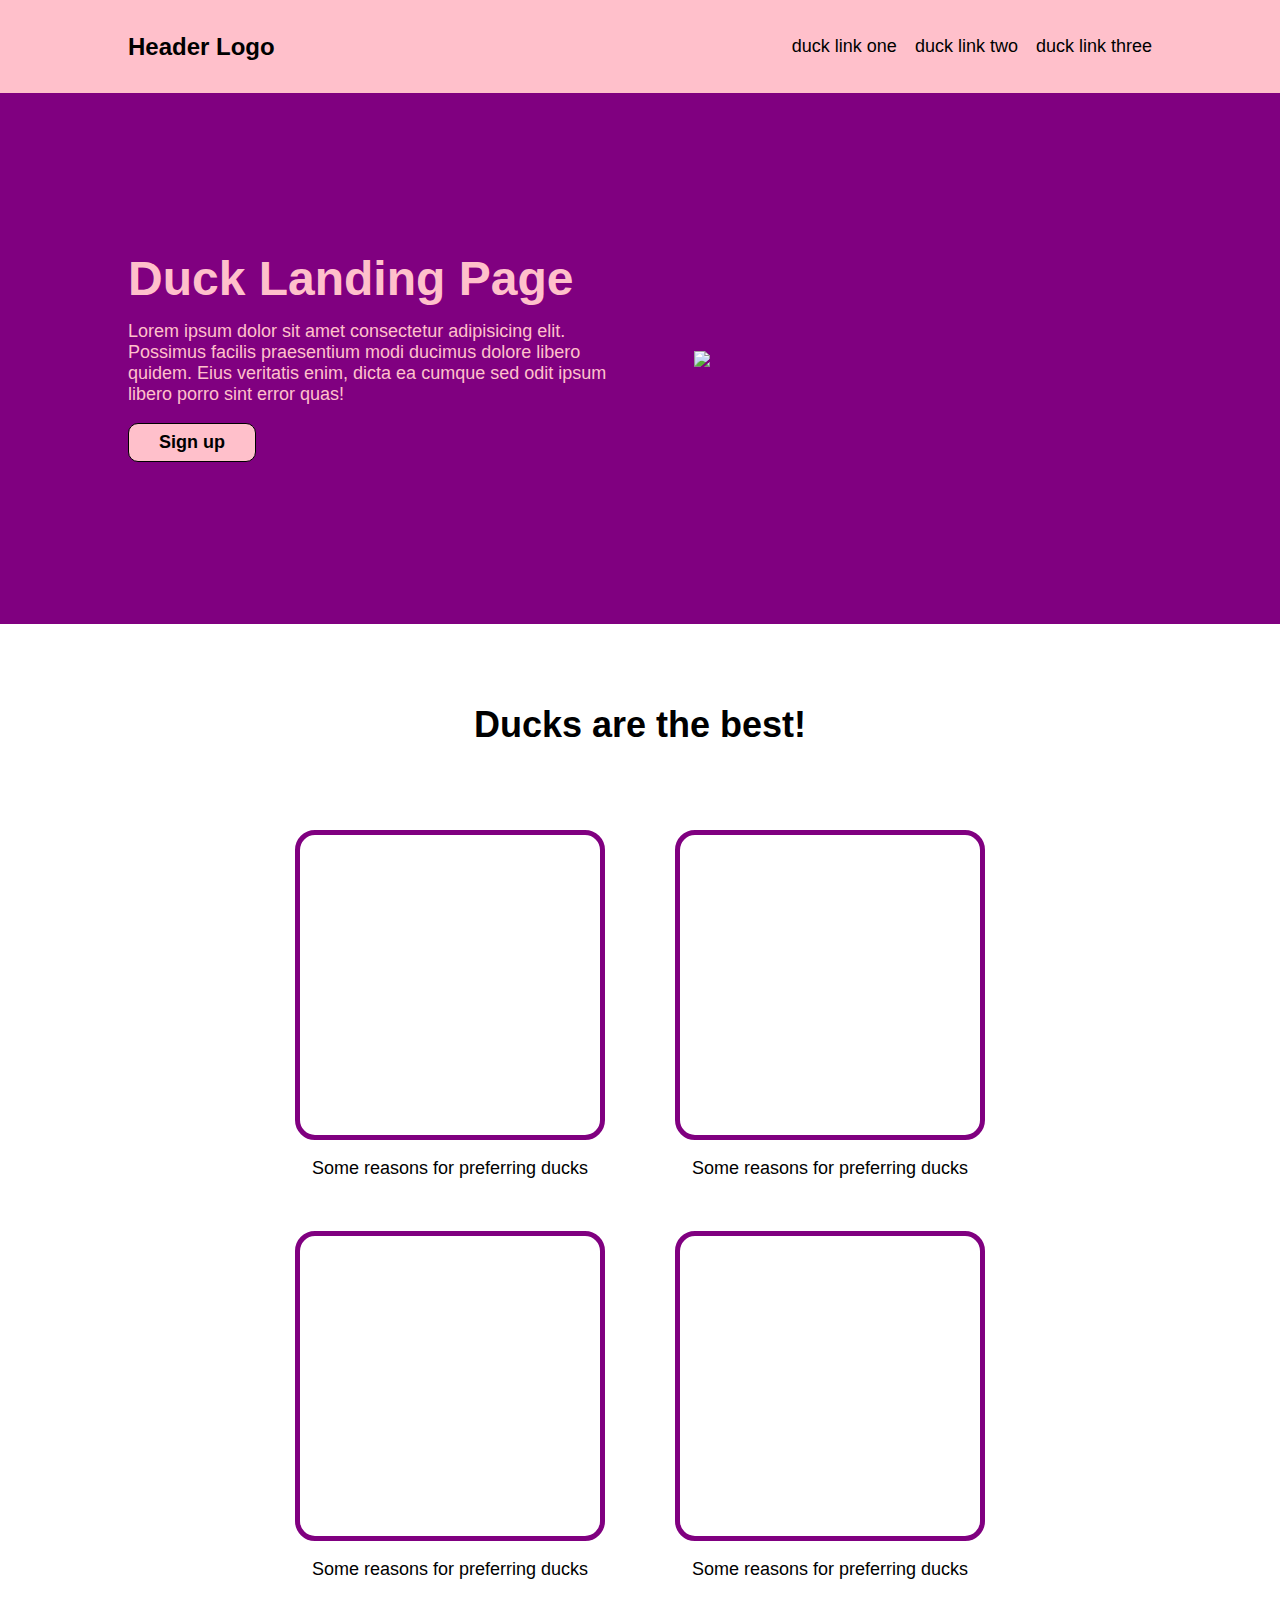
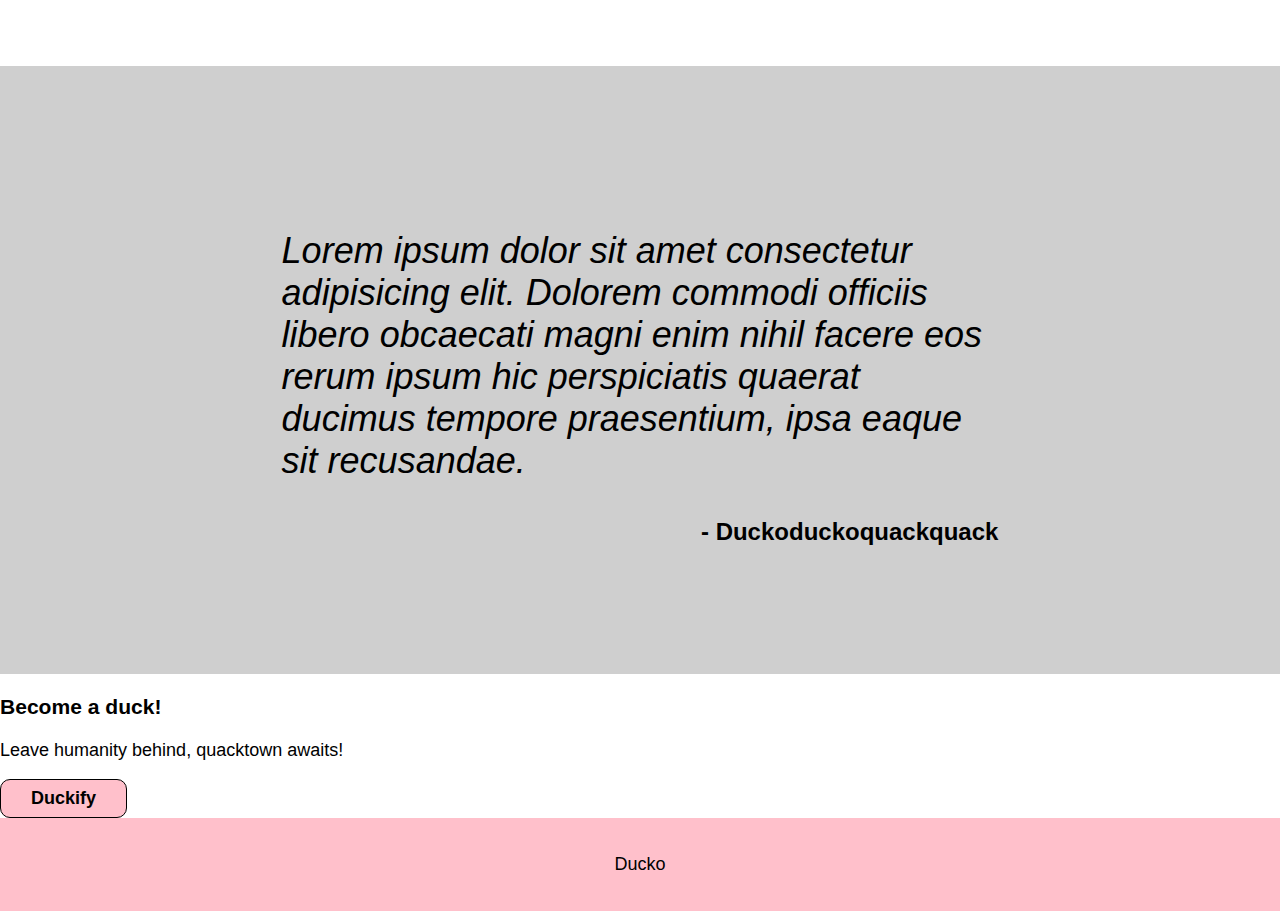
==== index.html @ 67d106f8 "Style and size section 3" ====
<!DOCTYPE html>
<html lang="en">
    <head>
        <meta charset="UTF-8">
        <title>Duck Landing Page</title>
        <link rel="stylesheet" href="./styles.css">
    </head>
    <body>
        <div class="header">
            <div class="header-main-link">Header Logo</div>
            <ul>
                <li><a href="https://en.wikipedia.org/wiki/Duck" target="_blank">duck link one</a></li>
                <li><a href="https://en.wikipedia.org/wiki/Duck" target="_blank">duck link two</a></li>
                <li><a href="https://en.wikipedia.org/wiki/Duck" target="_blank">duck link three</a></li>
            </ul>
        </div>
        <div class="section-1">
            <div>
                <div class="title-text-and-button">
                    <h1>Duck Landing Page</h1>
                    <p>Lorem ipsum dolor sit amet consectetur adipisicing elit. Possimus facilis praesentium modi ducimus dolore libero quidem. Eius veritatis enim, dicta ea cumque sed odit ipsum libero porro sint error quas!</p>
                    <button>Sign up</button>
                </div>
                <div class="main-image"><img src="./images/duck.jpg"></div>
            </div>
        </div>
        <div class="section-2">
            <h2>Ducks are the best!</h2>
            <ul>
                <li>
                    <div class="box"></div>
                    <p> Some reasons for preferring ducks </p>
                </li>
                <li>
                    <div class="box"></div>
                    <p> Some reasons for preferring ducks </p>
                </li>
                <li>
                    <div class="box"></div>
                    <p> Some reasons for preferring ducks </p>
                </li>
                <li>
                    <div class="box"></div>
                    <p> Some reasons for preferring ducks </p>
                </li>
            </ul>
        </div>
        <div class="section-3">
            <div>
                <p>Lorem ipsum dolor sit amet consectetur adipisicing elit. Dolorem commodi officiis libero obcaecati magni enim nihil facere eos rerum ipsum hic perspiciatis quaerat ducimus tempore praesentium, ipsa eaque sit recusandae.</p>
                <b>- Duckoduckoquackquack</b>
            </div>
        </div>
        <div class="section-4">
            <div class="bottom-rectangle">
                <div class="left-text">
                    <h3>Become a duck!</h3>
                    <p>Leave humanity behind, quacktown awaits!</p>
                </div>
                <button>Duckify</button>
            </div>
        </div>
        <div class="footer">
            <a href="https://en.wikipedia.org/wiki/Duck" target="_blank">Ducko</a>
        </div>
    </body>
</html>
---- styles.css ----
body{
    margin: 0px;
    font-family: sans-serif;
    font-size: 18px;
}

/* -------------------------------------*/

.header,
.footer{
    display: flex;
    background-color: pink;
    align-items: center;
    box-sizing: border-box;
}

/*--------------------------------------*/

.header{
    justify-content: space-between;
    padding: 1em 10%;
}

.header-main-link{
    font-size: 24px;
    font-weight: bolder;
}

.header ul{ /* list of links */
    list-style: none;
    display: flex;
    gap: 1em;
}

/* ------------------------------------*/

.section-1{
    display: flex;
    align-items: center;
    justify-content: center;
    padding: 8em 10%;
    background-color: purple;
    box-sizing: border-box;
}

.section-1 > div{
    max-width: 100%;
    color: pink;
    display: flex;
    gap: 3em;
}

.title-text-and-button{ /* wraps content on the left side of section 1 */
    display: flex;
    flex-direction: column;
    align-items: flex-start;
    justify-content: center;
    gap: 0em;
    margin: 1em 0em;
    max-width: 50%;
}

h1{
    font-size: 48px;
    font-weight: 800;
    margin: 0px;
    line-height: 1em;
}

button{
    font-size: 18px;
    font-weight: bold;
    background-color: pink;
    border: 1px solid black;
    padding: 8px 30px;
    border-radius: 10px;
    white-space: nowrap;
}

.main-image{ /* just a wrapper for the main img to behave well as a flex-item*/
    display: flex;
    align-items: center;
    max-width: 50%;
}

.main-image img{
    width: 100%;
    height: auto;
}

/* ----------------------------------------*/

.section-2{
    display: flex;
    padding: 50px 10%;
    flex-direction: column;
    align-items: center;
    gap: 4em;
    box-sizing: border-box;
}

.section-2 h2{
    font-size: 36px;
    font-weight: 800;
}

.section-2 ul{ /* list of box containers */
    display: flex;
    justify-content: center;
    flex-wrap: wrap;
    gap: 70px;
    list-style: none;
    padding-left: 0px;
    align-content: center;
}

.section-2 ul li{ /* containers for boxes and text */
    display: flex;
    flex-direction: column;
    align-items: center;
    margin-top: -2em;
}

.box{
    width: 300px;
    height: 300px;
    border: 5px solid purple;
    border-radius: 20px;

}

/* ------------------------------------*/

.section-3{
    background-color: rgb(207, 207, 207);
    display: flex;
    align-items: center;
    justify-content: center;
    box-sizing: border-box;
    padding: 10%;
}

.section-3 > div{
    display:flex;
    flex-direction: column;
    align-items: center;
    justify-content: center;
    max-width: 70%;
}

.section-3 p {
    font-size: 36px;
    font-style: italic;
    font-weight: lighter;
}

.section-3 > div > b{
    align-self: flex-end;
    font-size: 24px;
}

/* ------------------------------------*/


.footer{
    justify-content: center;
    padding: 2em;
}

a {
    text-decoration: none;
    color: black;
}
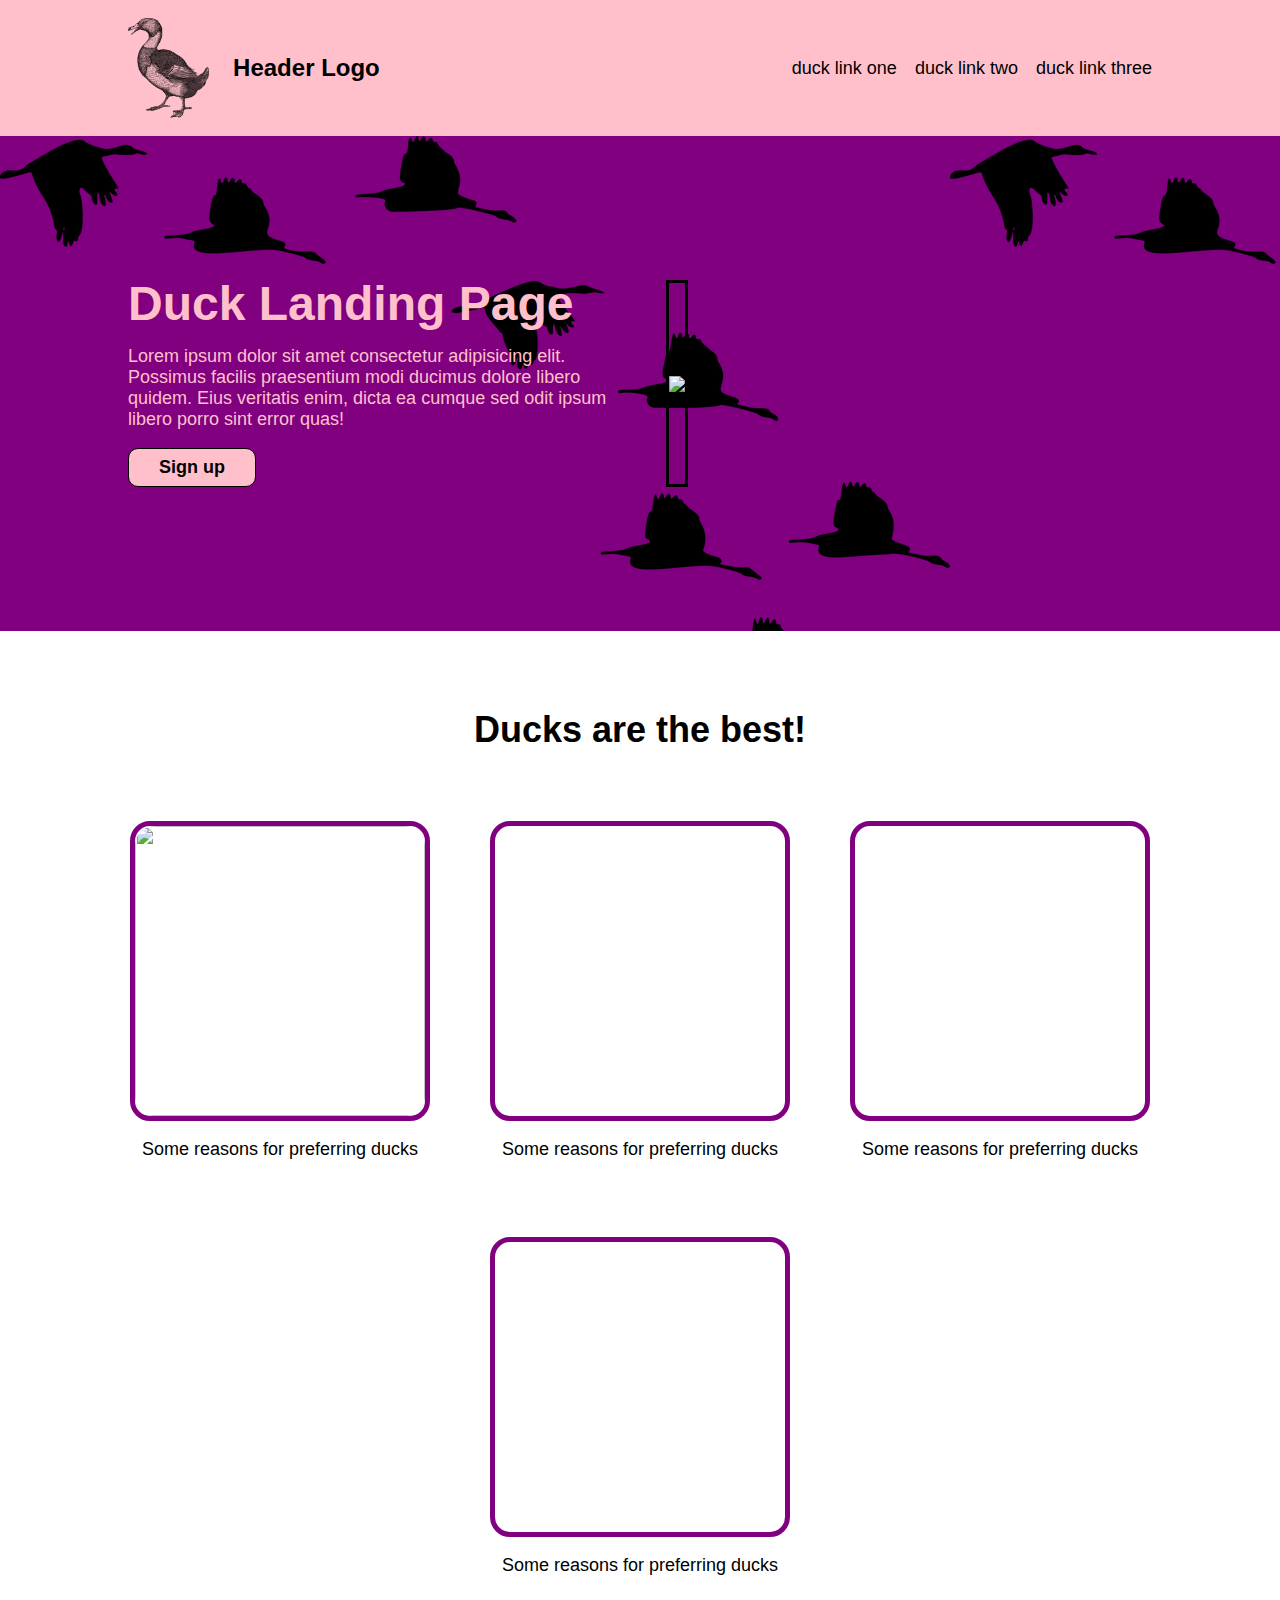
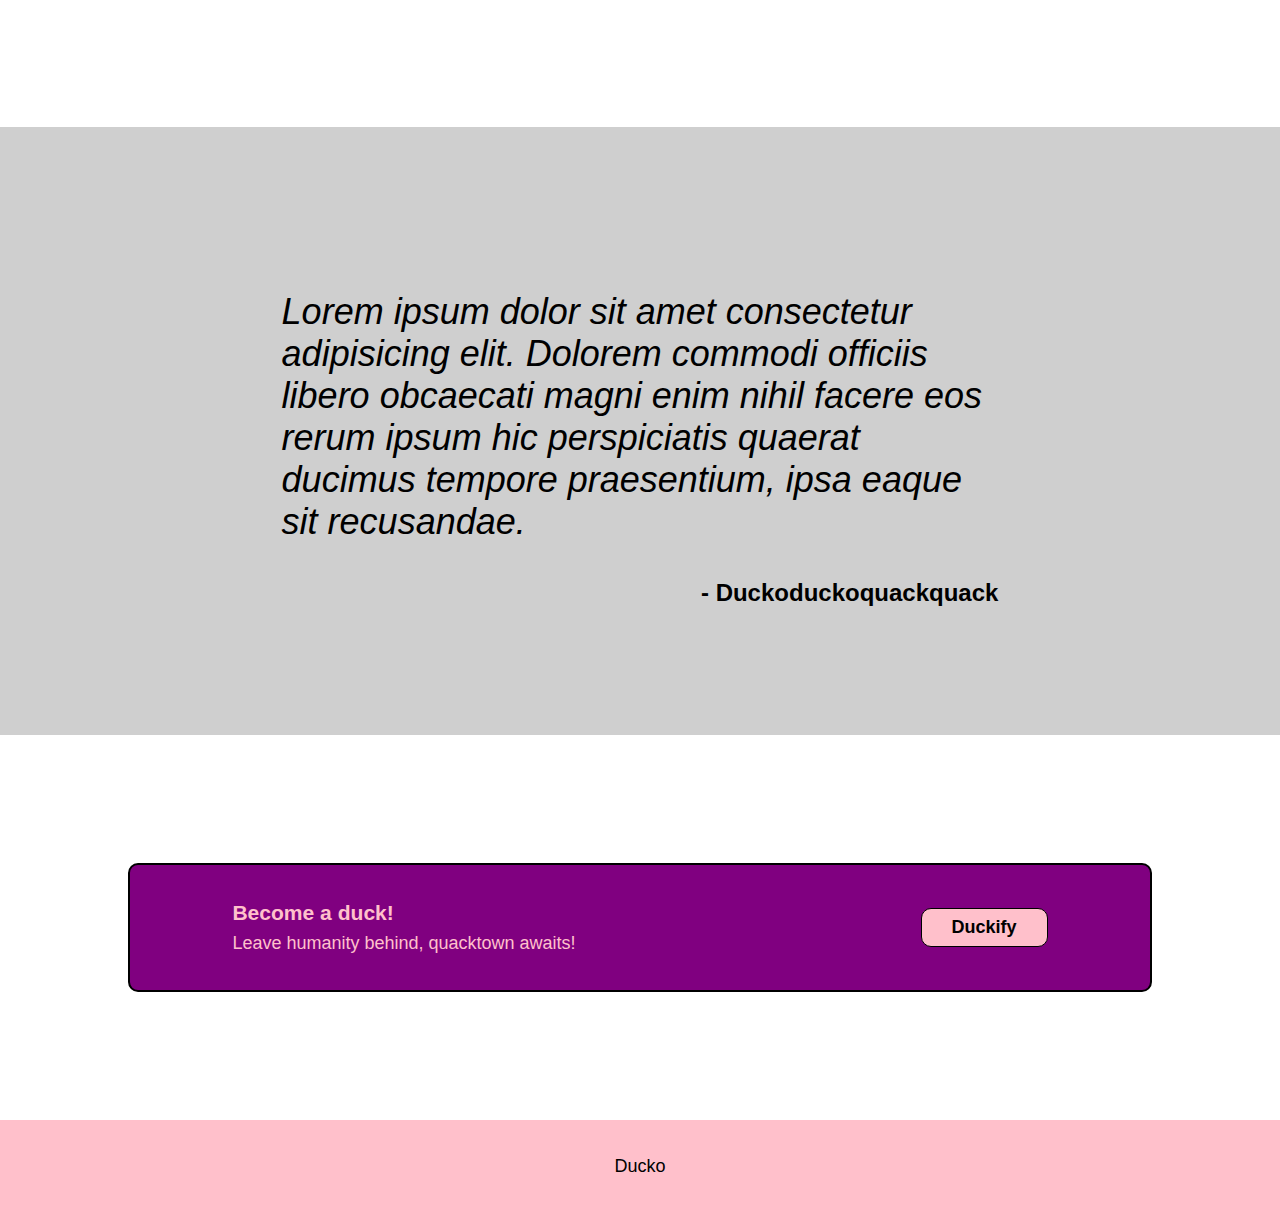
==== commit a4351dc6: "Add background images and an icon" ====
--- a/index.html
+++ b/index.html
@@ -7,7 +7,10 @@
     </head>
     <body>
         <div class="header">
-            <div class="header-main-link">Header Logo</div>
+            <div class="header-main-link">
+                <img src="./images/bnw-duck.png">
+                <p>Header Logo</p>
+            </div>
             <ul>
                 <li><a href="https://en.wikipedia.org/wiki/Duck" target="_blank">duck link one</a></li>
                 <li><a href="https://en.wikipedia.org/wiki/Duck" target="_blank">duck link two</a></li>
@@ -28,7 +31,7 @@
             <h2>Ducks are the best!</h2>
             <ul>
                 <li>
-                    <div class="box"></div>
+                    <div class="box"><img src="./images/flying-duck.jpg"></div>
                     <p> Some reasons for preferring ducks </p>
                 </li>
                 <li>
--- a/styles.css
+++ b/styles.css
@@ -1,3 +1,8 @@
+*{
+    box-sizing: border-box;
+}
+
+
 body{
     margin: 0px;
     font-family: sans-serif;
@@ -11,7 +16,6 @@
     display: flex;
     background-color: pink;
     align-items: center;
-    box-sizing: border-box;
 }
 
 /*--------------------------------------*/
@@ -22,8 +26,15 @@
 }
 
 .header-main-link{
+    display: flex;
+    gap: 1em;
     font-size: 24px;
     font-weight: bolder;
+    align-items: center;
+}
+
+.header-main-link img{
+    height:100px;
 }
 
 .header ul{ /* list of links */
@@ -40,14 +51,14 @@
     justify-content: center;
     padding: 8em 10%;
     background-color: purple;
-    box-sizing: border-box;
+    background-image: url("./images/duck-flock.png");
 }
 
 .section-1 > div{
     max-width: 100%;
     color: pink;
     display: flex;
-    gap: 3em;
+    gap: 5%;
 }
 
 .title-text-and-button{ /* wraps content on the left side of section 1 */
@@ -56,8 +67,8 @@
     align-items: flex-start;
     justify-content: center;
     gap: 0em;
-    margin: 1em 0em;
-    max-width: 50%;
+    margin: 0em;
+    max-width: 47.5%;
 }
 
 h1{
@@ -80,7 +91,8 @@
 .main-image{ /* just a wrapper for the main img to behave well as a flex-item*/
     display: flex;
     align-items: center;
-    max-width: 50%;
+    max-width: 47.5%;
+    border: 3px solid black;
 }
 
 .main-image img{
@@ -92,33 +104,37 @@
 
 .section-2{
     display: flex;
-    padding: 50px 10%;
-    flex-direction: column;
-    align-items: center;
-    gap: 4em;
-    box-sizing: border-box;
+    padding: 70px 10%;
+    flex-direction: column;
+    align-items: center;
+    gap: 70px;
 }
 
 .section-2 h2{
+    display: flex;
+    align-items: flex-end;
     font-size: 36px;
     font-weight: 800;
+    margin: 0px;
+    height:50px;
 }
 
 .section-2 ul{ /* list of box containers */
+    margin: 0px;
+    margin-bottom:64px;
     display: flex;
     justify-content: center;
     flex-wrap: wrap;
-    gap: 70px;
+    align-content: center;
+    gap: 60px;
     list-style: none;
     padding-left: 0px;
-    align-content: center;
 }
 
 .section-2 ul li{ /* containers for boxes and text */
     display: flex;
     flex-direction: column;
     align-items: center;
-    margin-top: -2em;
 }
 
 .box{
@@ -126,9 +142,19 @@
     height: 300px;
     border: 5px solid purple;
     border-radius: 20px;
-
-}
-
+}
+
+.box img{
+    border-radius: 20px;
+    width: 100%;
+    height: 100%;
+    object-fit: cover;
+}
+
+.section-2 p{
+    box-sizing: border-box;
+    height: 20px;
+}
 /* ------------------------------------*/
 
 .section-3{
@@ -136,7 +162,6 @@
     display: flex;
     align-items: center;
     justify-content: center;
-    box-sizing: border-box;
     padding: 10%;
 }
 
@@ -161,10 +186,44 @@
 
 /* ------------------------------------*/
 
-
+.section-4{
+    display: flex;
+    justify-content: center;
+    align-items: center;
+    padding:10%;
+}
+
+.bottom-rectangle{
+    color: pink;
+    display: flex;
+    justify-content: space-between;
+    align-items: center;
+    background-color: purple;
+    width: 100%;
+    padding: 2em 10%;
+    border: 2px solid black;
+    border-radius: 10px;
+}
+
+.left-text{
+    display: flex;
+    flex-direction: column;
+    justify-content: center;
+    align-items: flex-start;
+    gap: 8px;
+}
+.bottom-rectangle h3{
+    margin: 0px;
+}
+
+.bottom-rectangle p{
+    margin: 0px;
+}
+
+/* ------------------------------------*/
 .footer{
     justify-content: center;
-    padding: 2em;
+    padding: 2em 10%;
 }
 
 a {
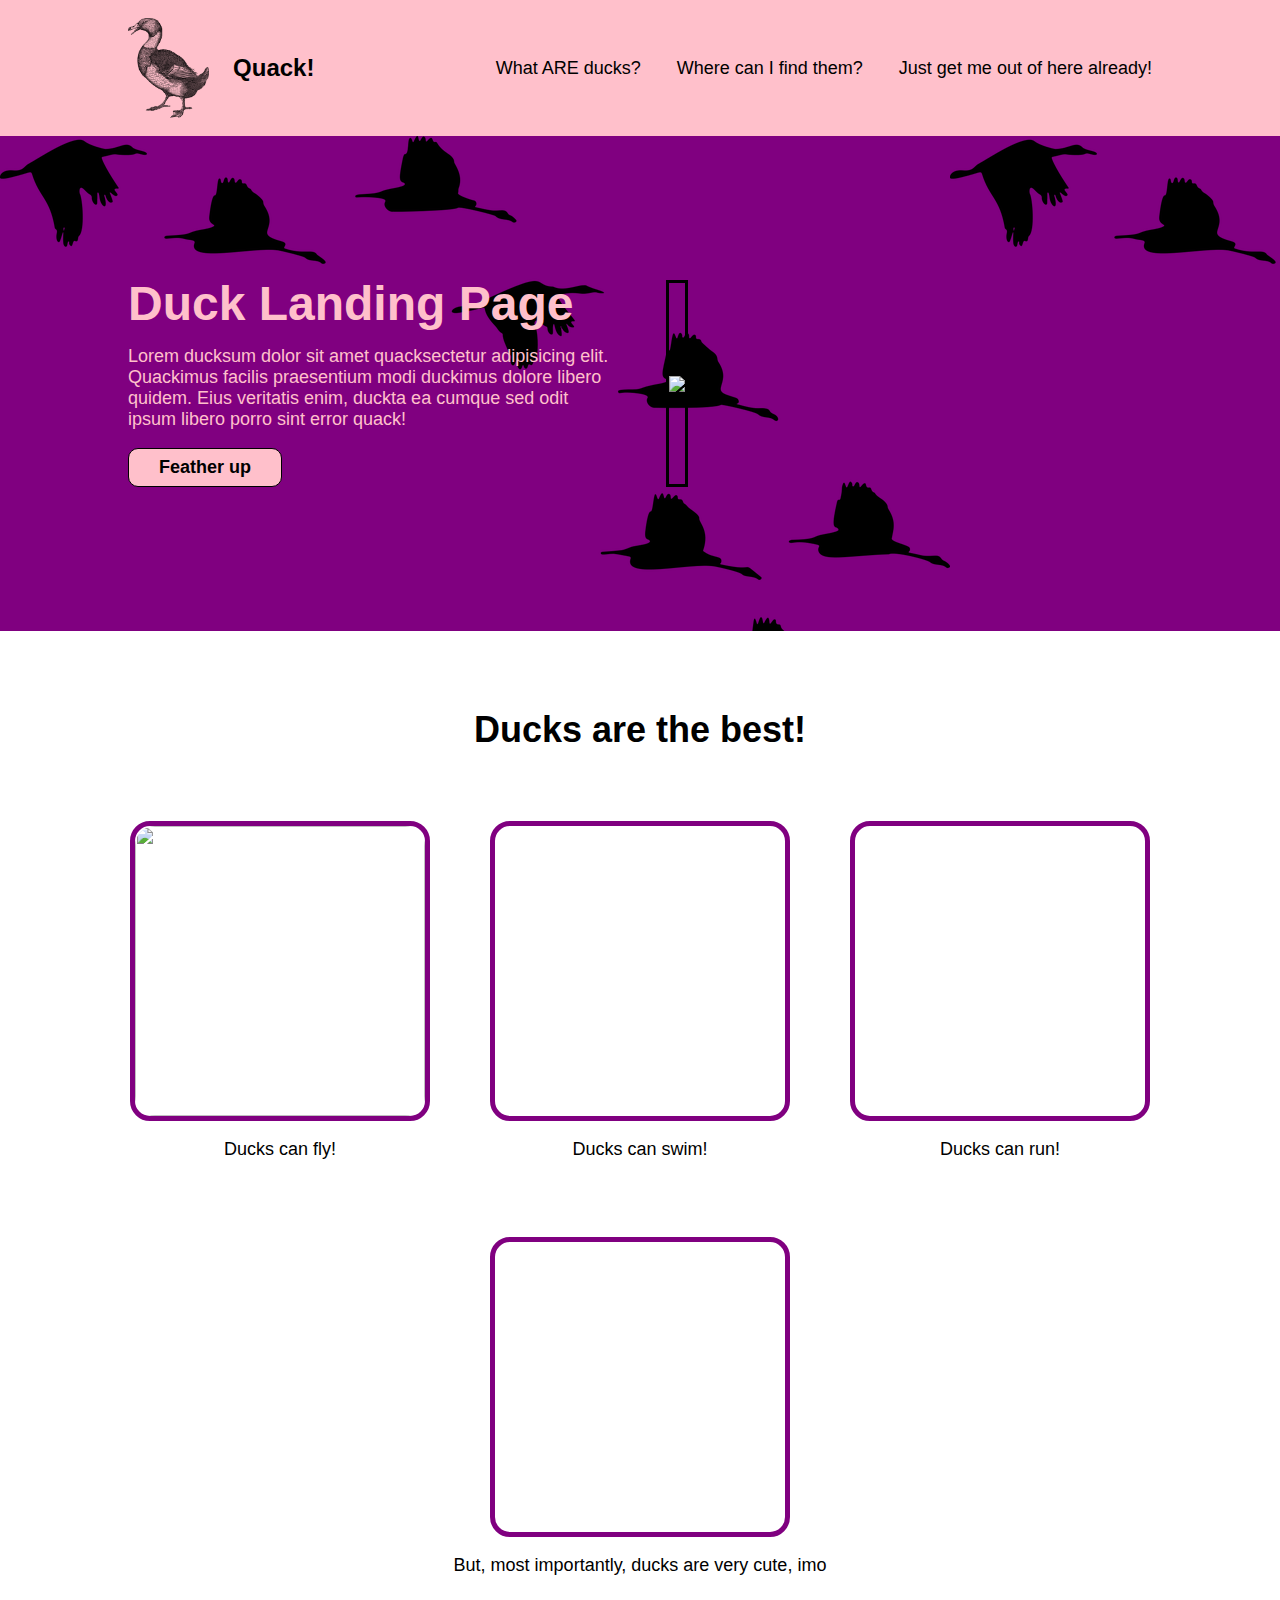
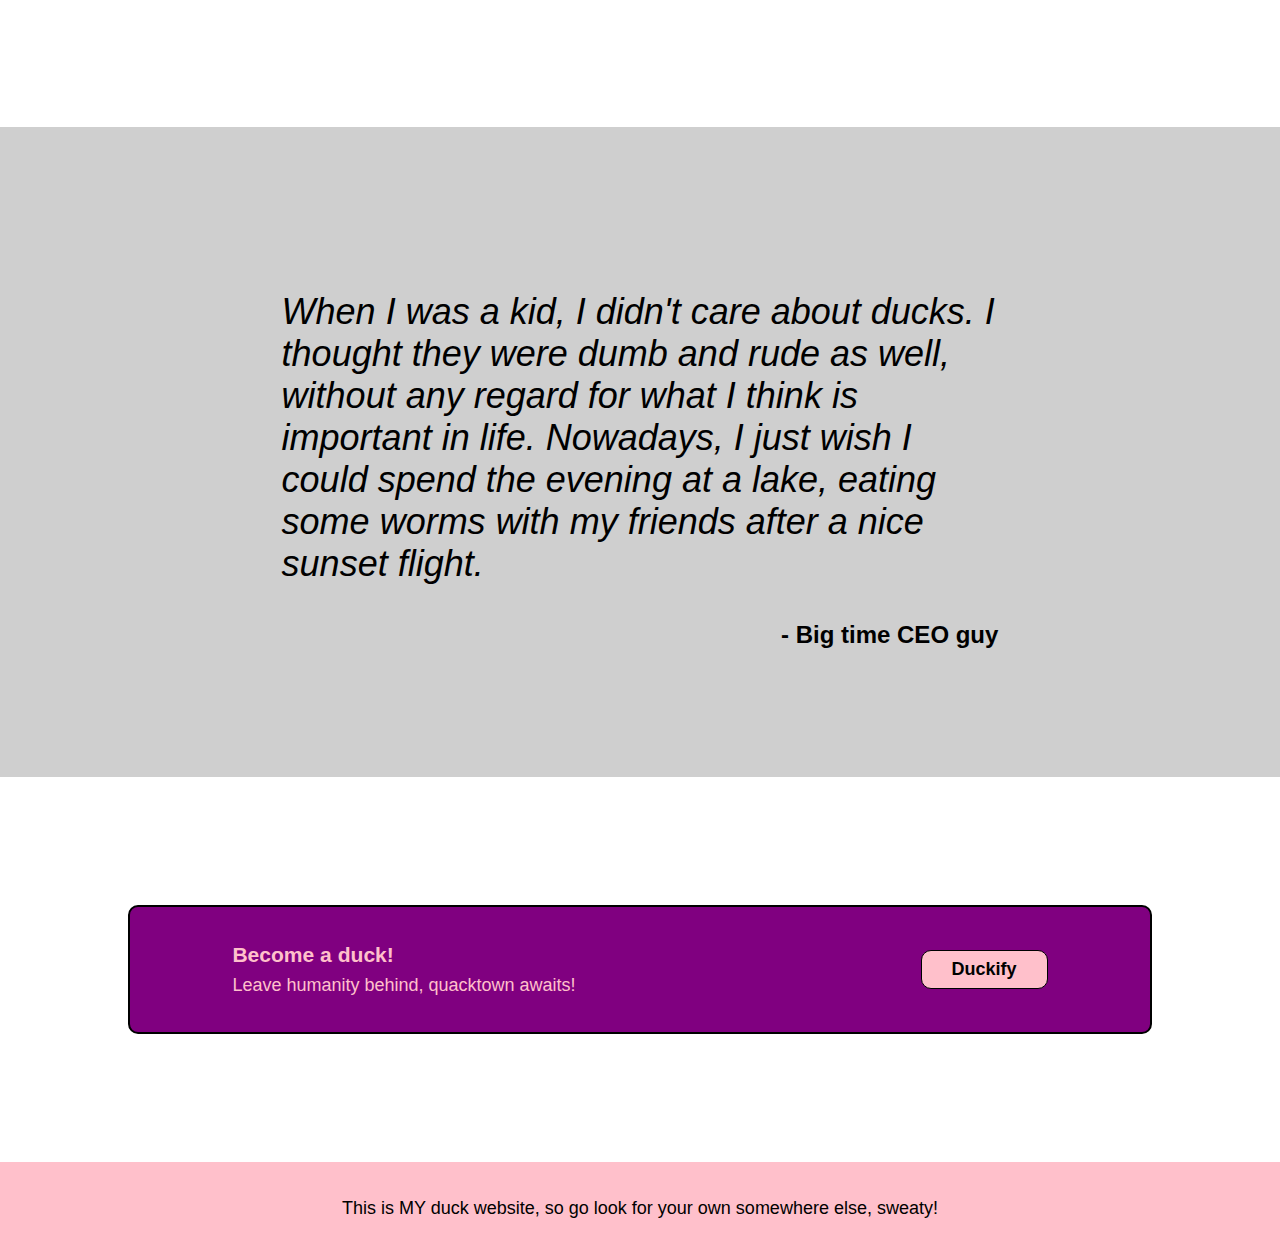
==== commit 28c76d5a: "Substitute some placeholder text" ====
--- a/index.html
+++ b/index.html
@@ -7,22 +7,22 @@
     </head>
     <body>
         <div class="header">
-            <div class="header-main-link">
+            <a href="https://en.wikipedia.org/wiki/Duck" target="_blank" class="header-main-link">
                 <img src="./images/bnw-duck.png">
-                <p>Header Logo</p>
-            </div>
+                <p>Quack!</p>
+            </a>
             <ul>
-                <li><a href="https://en.wikipedia.org/wiki/Duck" target="_blank">duck link one</a></li>
-                <li><a href="https://en.wikipedia.org/wiki/Duck" target="_blank">duck link two</a></li>
-                <li><a href="https://en.wikipedia.org/wiki/Duck" target="_blank">duck link three</a></li>
+                <li><a href="https://en.wikipedia.org/wiki/Duck_(disambiguation)" target="_blank">What ARE ducks?</a></li>
+                <li><a href="https://en.wikipedia.org/wiki/Duck" target="_blank">Where can I find them?</a></li>
+                <li><a href="https://en.wikipedia.org/wiki/Duck" target="_blank">Just get me out of here already!</a></li>
             </ul>
         </div>
         <div class="section-1">
             <div>
                 <div class="title-text-and-button">
                     <h1>Duck Landing Page</h1>
-                    <p>Lorem ipsum dolor sit amet consectetur adipisicing elit. Possimus facilis praesentium modi ducimus dolore libero quidem. Eius veritatis enim, dicta ea cumque sed odit ipsum libero porro sint error quas!</p>
-                    <button>Sign up</button>
+                    <p>Lorem ducksum dolor sit amet quacksectetur adipisicing elit. Quackimus facilis praesentium modi duckimus dolore libero quidem. Eius veritatis enim, duckta ea cumque sed odit ipsum libero porro sint error quack!</p>
+                    <button>Feather up</button>
                 </div>
                 <div class="main-image"><img src="./images/duck.jpg"></div>
             </div>
@@ -32,26 +32,27 @@
             <ul>
                 <li>
                     <div class="box"><img src="./images/flying-duck.jpg"></div>
-                    <p> Some reasons for preferring ducks </p>
+                    <p> Ducks can fly! </p>
                 </li>
                 <li>
                     <div class="box"></div>
-                    <p> Some reasons for preferring ducks </p>
+                    <p> Ducks can swim! </p>
                 </li>
                 <li>
                     <div class="box"></div>
-                    <p> Some reasons for preferring ducks </p>
+                    <p> Ducks can run! </p>
                 </li>
                 <li>
                     <div class="box"></div>
-                    <p> Some reasons for preferring ducks </p>
+                    <p> But, most importantly, ducks are very cute, imo </p>
                 </li>
             </ul>
         </div>
         <div class="section-3">
             <div>
-                <p>Lorem ipsum dolor sit amet consectetur adipisicing elit. Dolorem commodi officiis libero obcaecati magni enim nihil facere eos rerum ipsum hic perspiciatis quaerat ducimus tempore praesentium, ipsa eaque sit recusandae.</p>
-                <b>- Duckoduckoquackquack</b>
+                <p>When I was a kid, I didn't care about ducks. I thought they were dumb and rude as well, without any regard for what I think is important in life.
+                    Nowadays, I just wish I could spend the evening at a lake, eating some worms with my friends after a nice sunset flight.</p>
+                <b>- Big time CEO guy</b>
             </div>
         </div>
         <div class="section-4">
@@ -64,7 +65,7 @@
             </div>
         </div>
         <div class="footer">
-            <a href="https://en.wikipedia.org/wiki/Duck" target="_blank">Ducko</a>
+            <a href="https://github.com/vhdpimentel" target="_blank">This is MY duck website, so go look for your own somewhere else, sweaty!</a>
         </div>
     </body>
 </html>--- a/styles.css
+++ b/styles.css
@@ -26,6 +26,7 @@
 }
 
 .header-main-link{
+    box-sizing: border-box;
     display: flex;
     gap: 1em;
     font-size: 24px;
@@ -40,7 +41,7 @@
 .header ul{ /* list of links */
     list-style: none;
     display: flex;
-    gap: 1em;
+    gap: 2em;
 }
 
 /* ------------------------------------*/
@@ -167,6 +168,7 @@
 
 .section-3 > div{
     display:flex;
+    gap: 0em;
     flex-direction: column;
     align-items: center;
     justify-content: center;
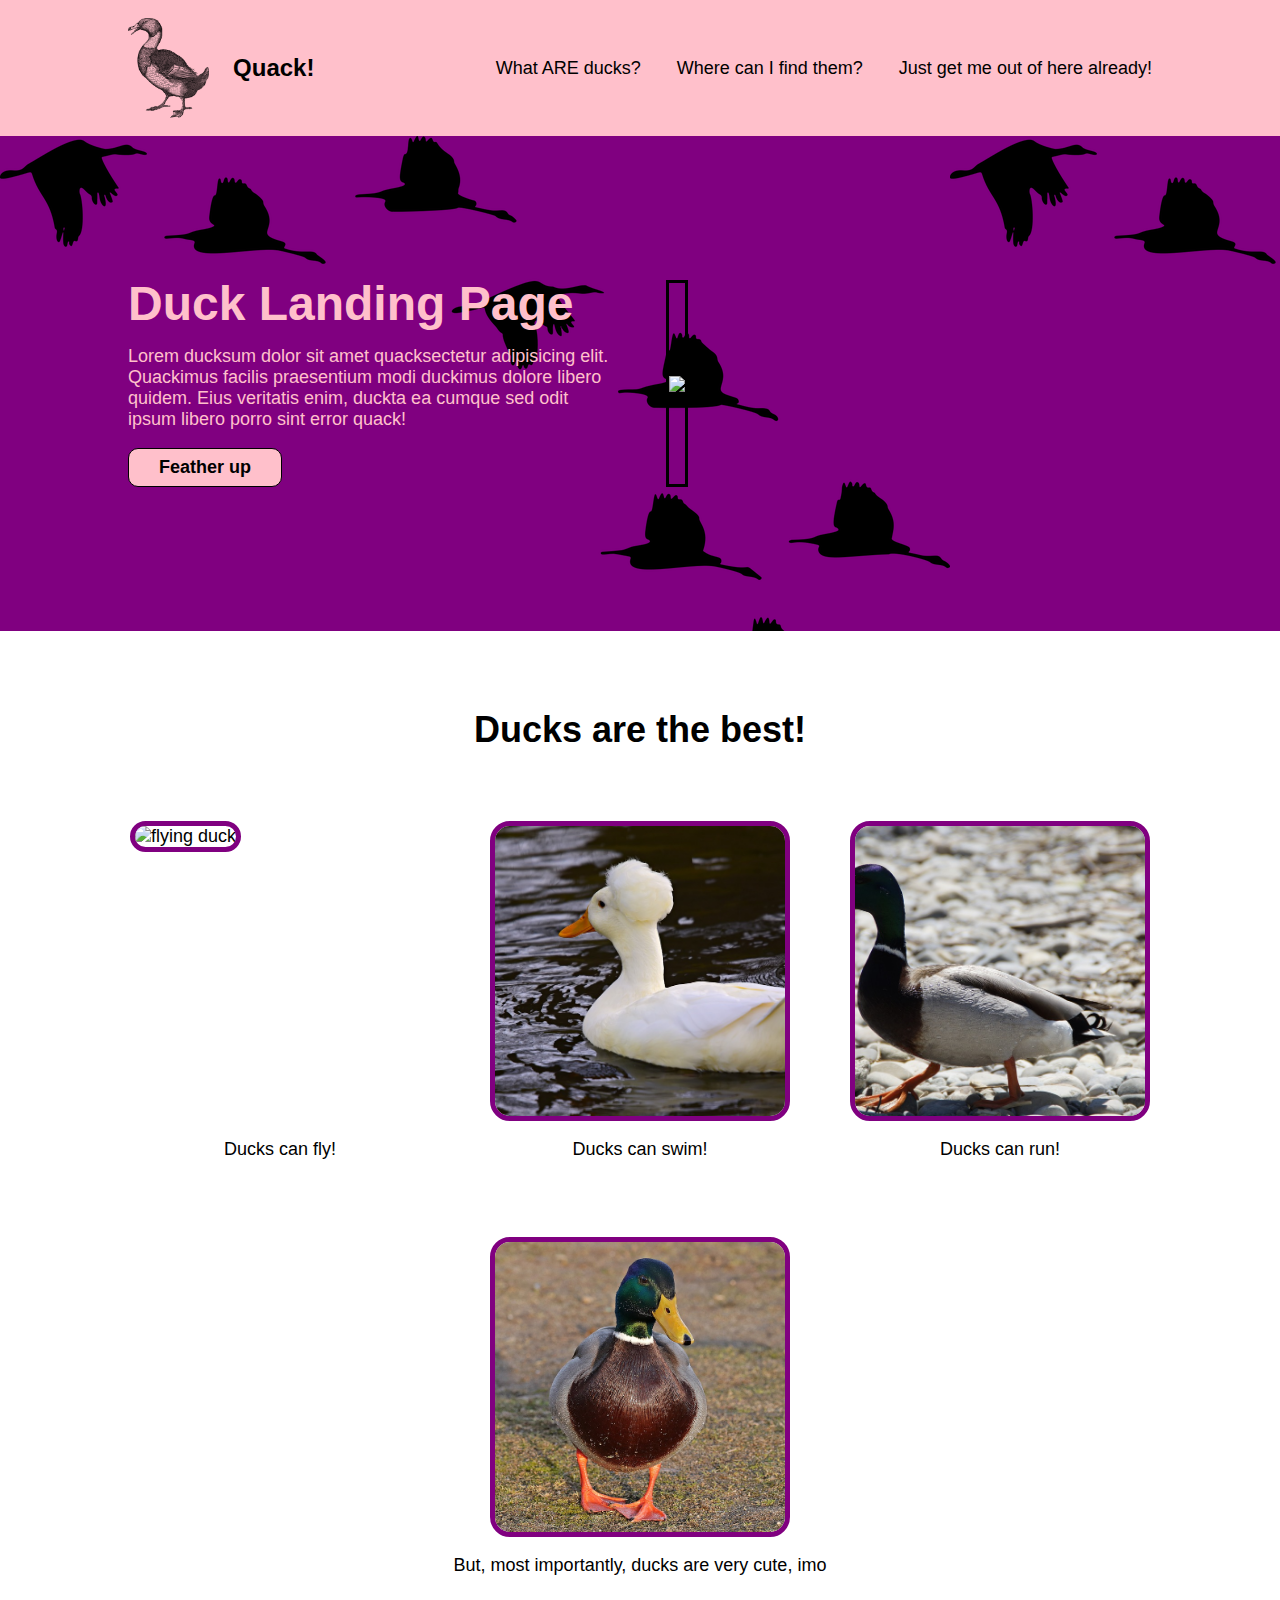
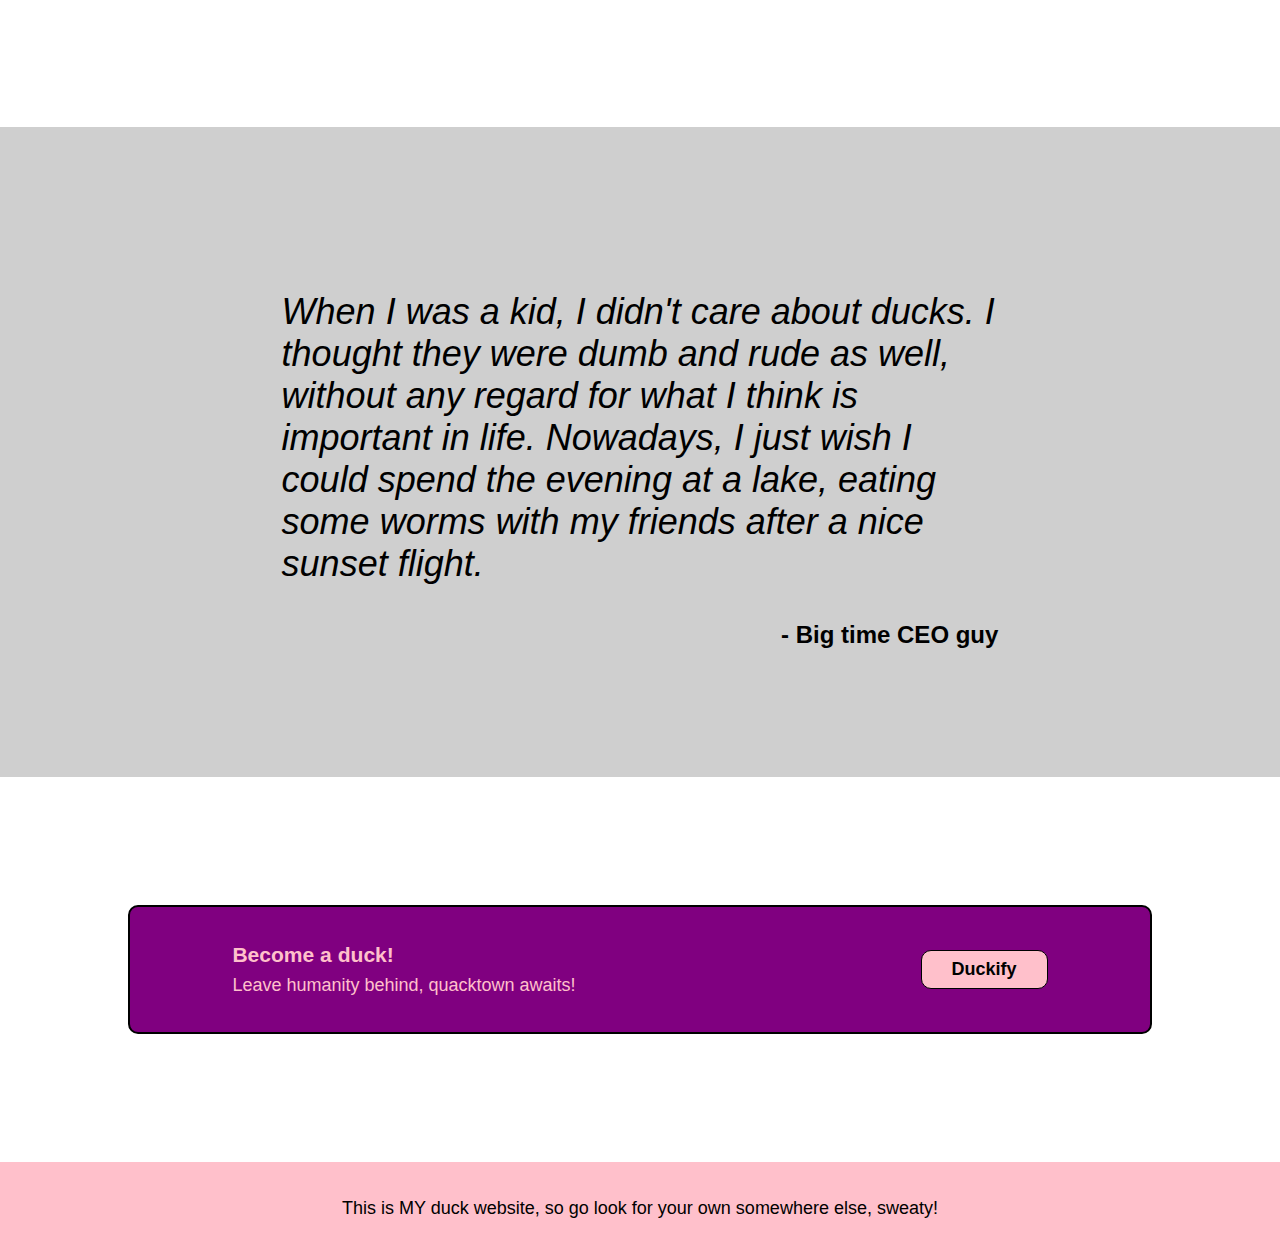
==== commit 25e2017d: "Add more images" ====
--- a/index.html
+++ b/index.html
@@ -12,9 +12,9 @@
                 <p>Quack!</p>
             </a>
             <ul>
-                <li><a href="https://en.wikipedia.org/wiki/Duck_(disambiguation)" target="_blank">What ARE ducks?</a></li>
-                <li><a href="https://en.wikipedia.org/wiki/Duck" target="_blank">Where can I find them?</a></li>
-                <li><a href="https://en.wikipedia.org/wiki/Duck" target="_blank">Just get me out of here already!</a></li>
+                <li><a href="https://en.wikipedia.org/wiki/Duck" target="_blank">What ARE ducks?</a></li>
+                <li><a href="https://en.wikipedia.org/wiki/Heaven" target="_blank">Where can I find them?</a></li>
+                <li><a href="https://www.youtube.com/watch?v=-Ksj7C0dW18" target="_blank">Just get me out of here already!</a></li>
             </ul>
         </div>
         <div class="section-1">
@@ -31,19 +31,19 @@
             <h2>Ducks are the best!</h2>
             <ul>
                 <li>
-                    <div class="box"><img src="./images/flying-duck.jpg"></div>
+                    <div class="box"><img src="./images/flying-duck.jpg" alt="flying duck"></div>
                     <p> Ducks can fly! </p>
                 </li>
                 <li>
-                    <div class="box"></div>
+                    <div class="box"><img src="./images/swimming-duck.jpg" alt="swimming crested duck"></div>
                     <p> Ducks can swim! </p>
                 </li>
                 <li>
-                    <div class="box"></div>
+                    <div class="box"><img src="./images/walking-duck.jpg" alt="walking duck"></div>
                     <p> Ducks can run! </p>
                 </li>
                 <li>
-                    <div class="box"></div>
+                    <div class="box"><img src="./images/duck-front.jpg" alt="duck"></div>
                     <p> But, most importantly, ducks are very cute, imo </p>
                 </li>
             </ul>
--- a/styles.css
+++ b/styles.css
@@ -141,8 +141,8 @@
 .box{
     width: 300px;
     height: 300px;
-    border: 5px solid purple;
-    border-radius: 20px;
+    /* border: 5px solid purple;
+    border-radius: 20px; */
 }
 
 .box img{
@@ -150,6 +150,8 @@
     width: 100%;
     height: 100%;
     object-fit: cover;
+    border: 5px solid purple;
+    border-radius: 20px;
 }
 
 .section-2 p{
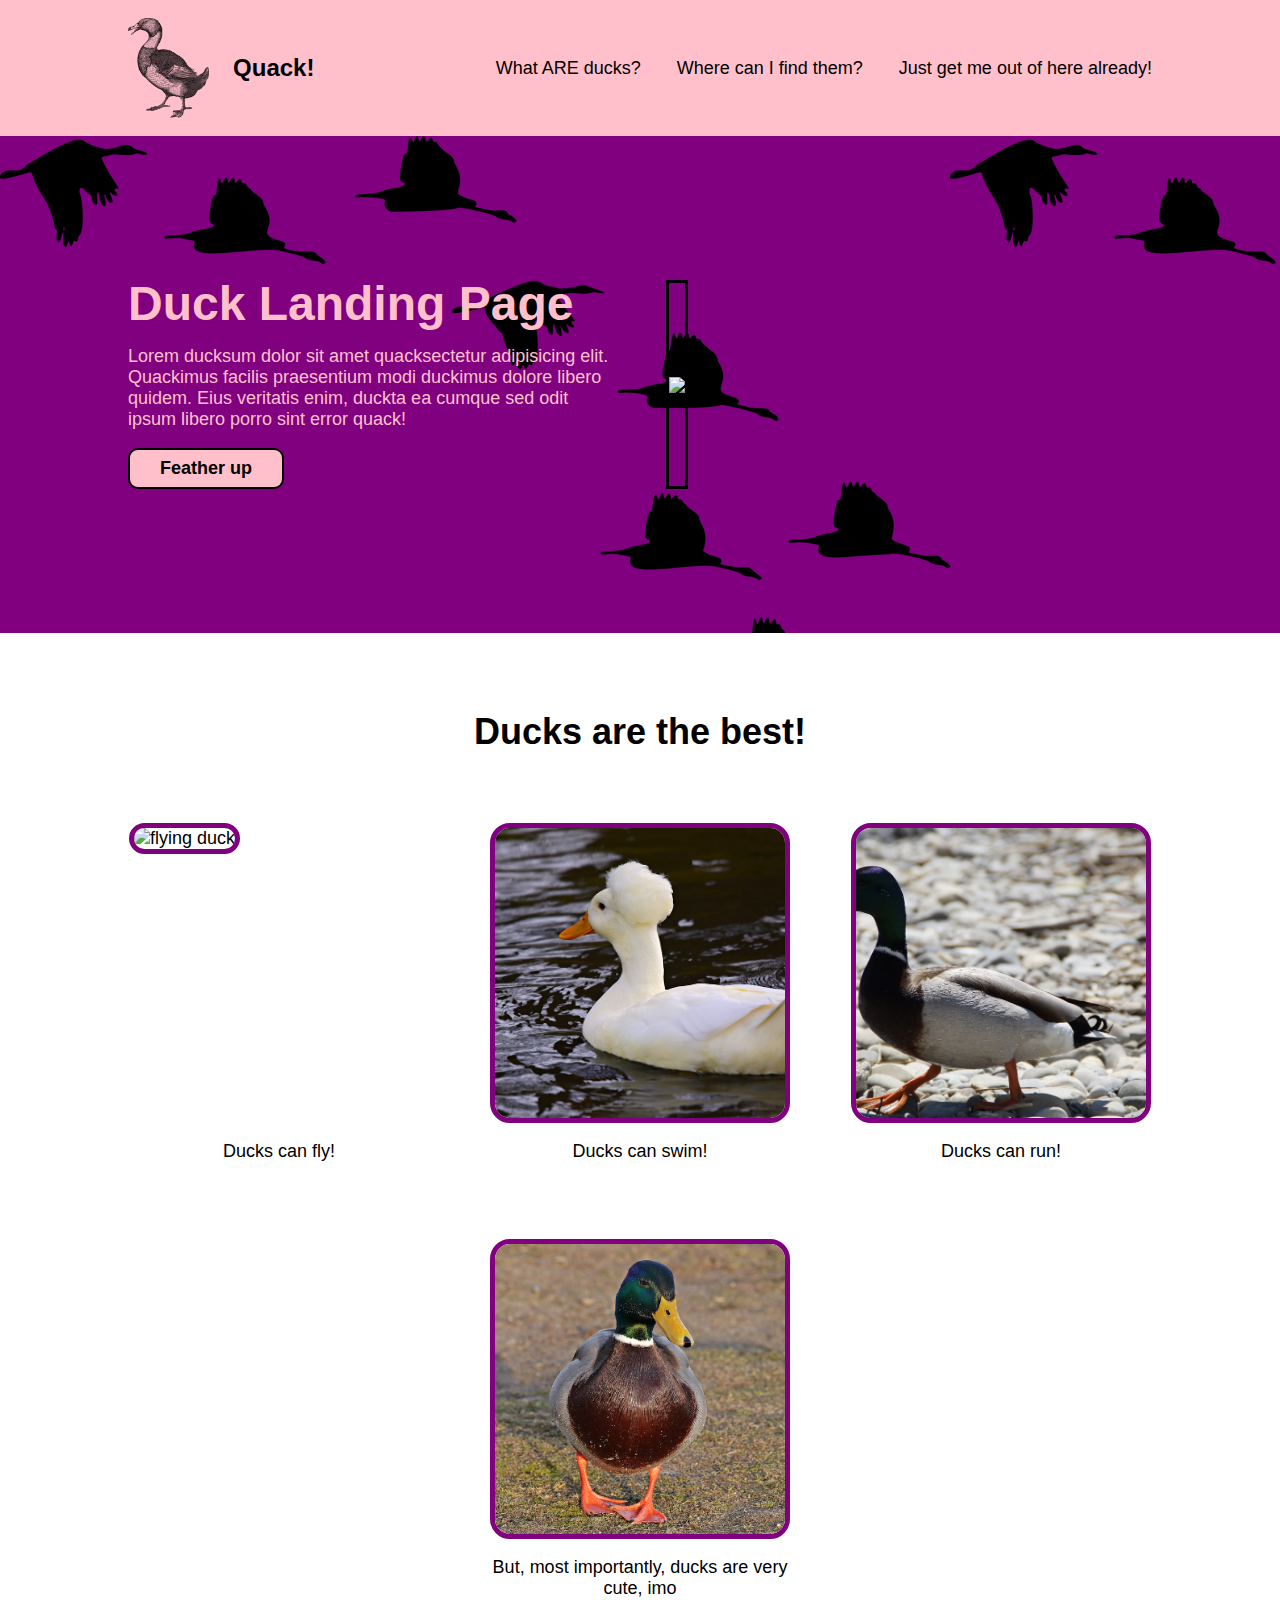
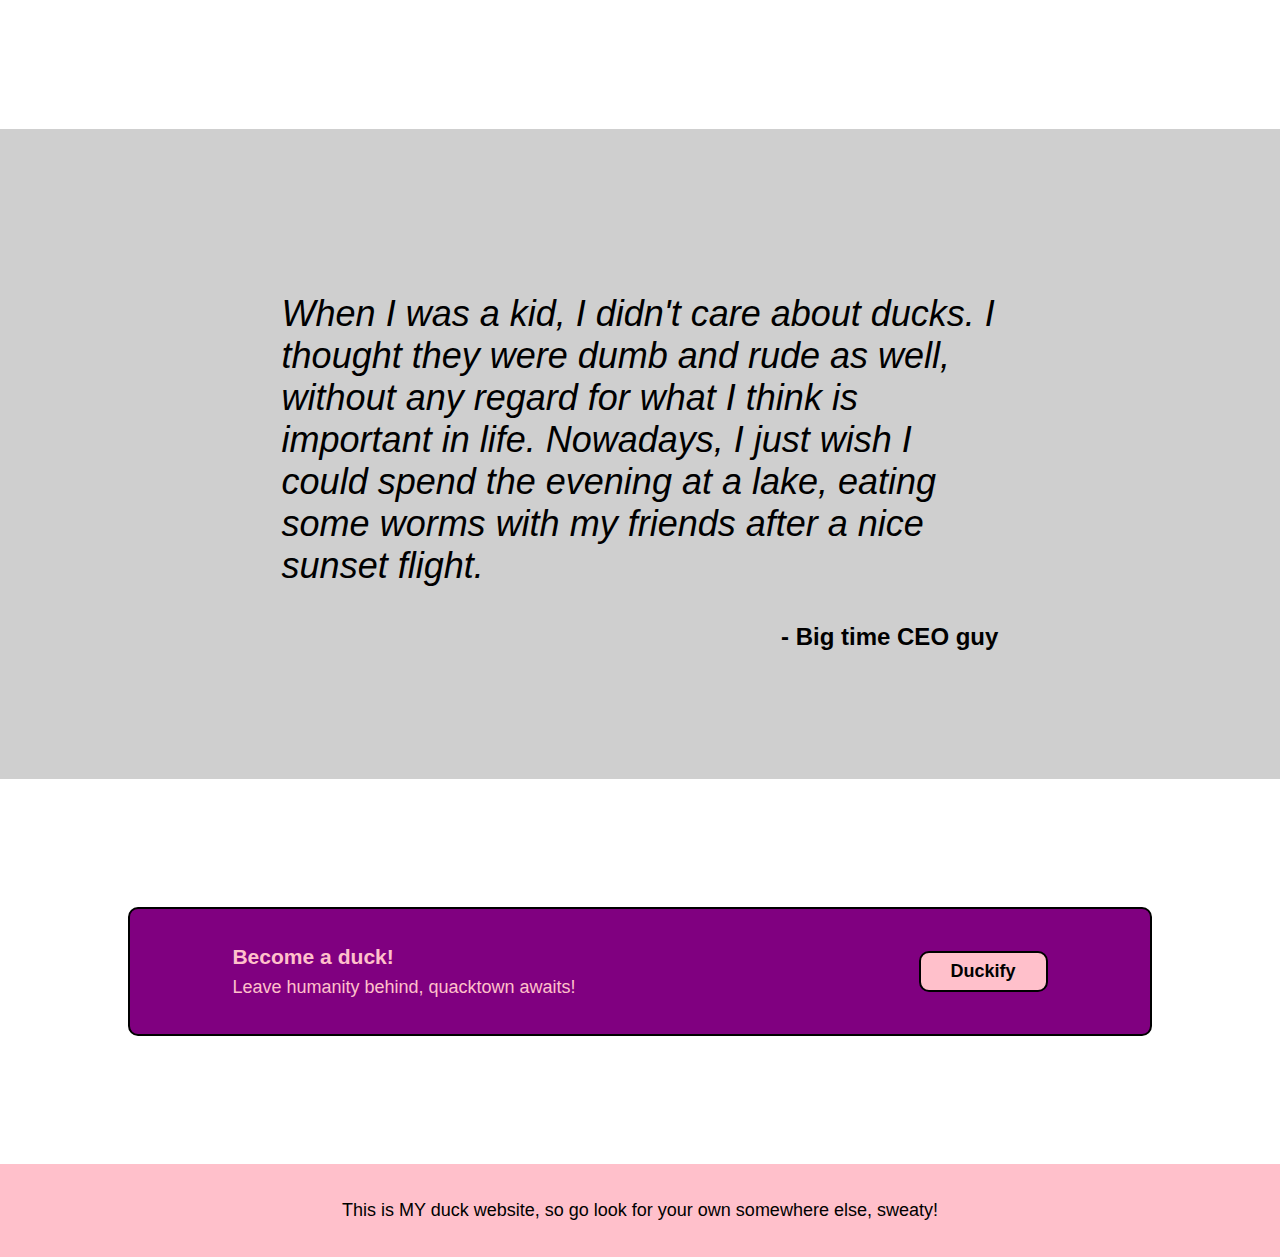
==== commit e5caea21: "Set width limit on section 2 items" ====
--- a/index.html
+++ b/index.html
@@ -7,7 +7,7 @@
     </head>
     <body>
         <div class="header">
-            <a href="https://en.wikipedia.org/wiki/Duck" target="_blank" class="header-main-link">
+            <a href="https://www.youtube.com/watch?v=q38Y5FLK63k" target="_blank" class="header-main-link">
                 <img src="./images/bnw-duck.png">
                 <p>Quack!</p>
             </a>
--- a/styles.css
+++ b/styles.css
@@ -83,7 +83,7 @@
     font-size: 18px;
     font-weight: bold;
     background-color: pink;
-    border: 1px solid black;
+    border: 2px solid black;
     padding: 8px 30px;
     border-radius: 10px;
     white-space: nowrap;
@@ -124,7 +124,7 @@
     margin: 0px;
     margin-bottom:64px;
     display: flex;
-    justify-content: center;
+    justify-content: space-evenly;
     flex-wrap: wrap;
     align-content: center;
     gap: 60px;
@@ -136,6 +136,7 @@
     display: flex;
     flex-direction: column;
     align-items: center;
+    max-width: 300px;
 }
 
 .box{
@@ -155,6 +156,7 @@
 }
 
 .section-2 p{
+    text-align: center;
     box-sizing: border-box;
     height: 20px;
 }
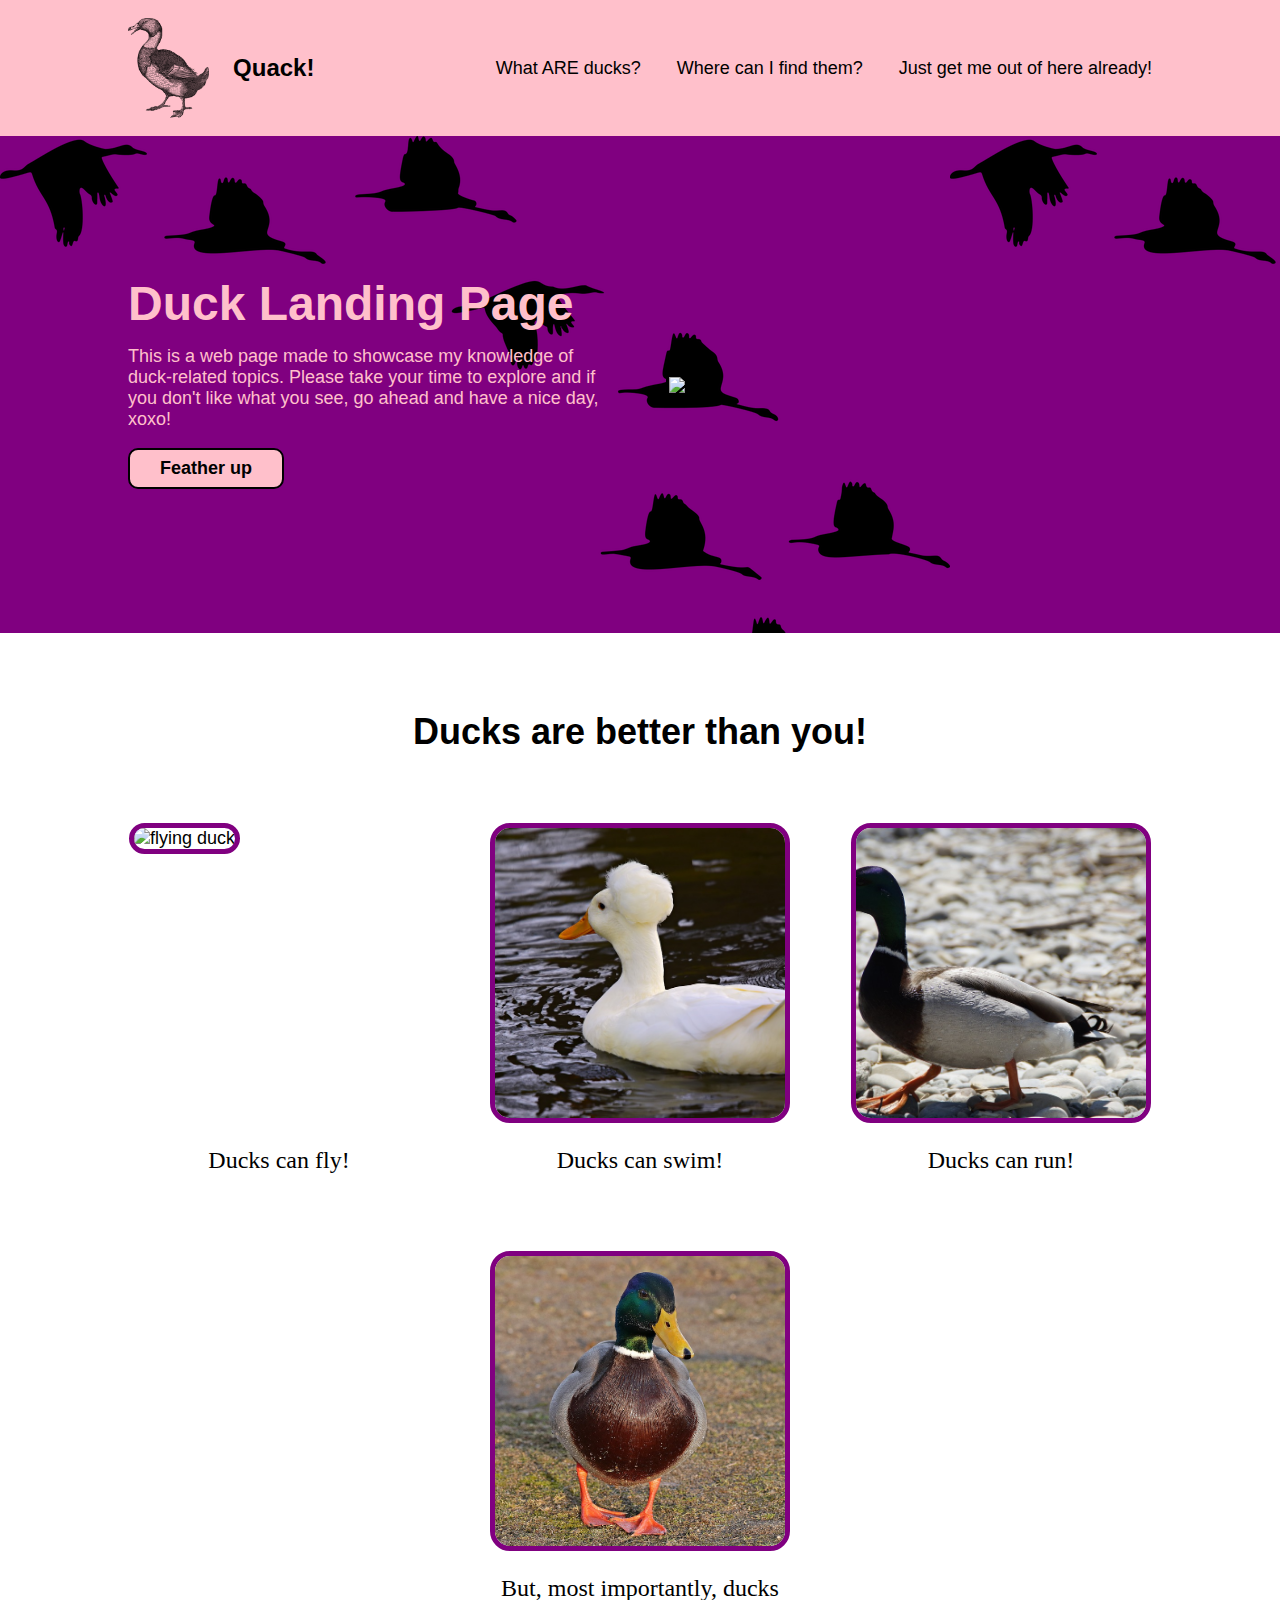
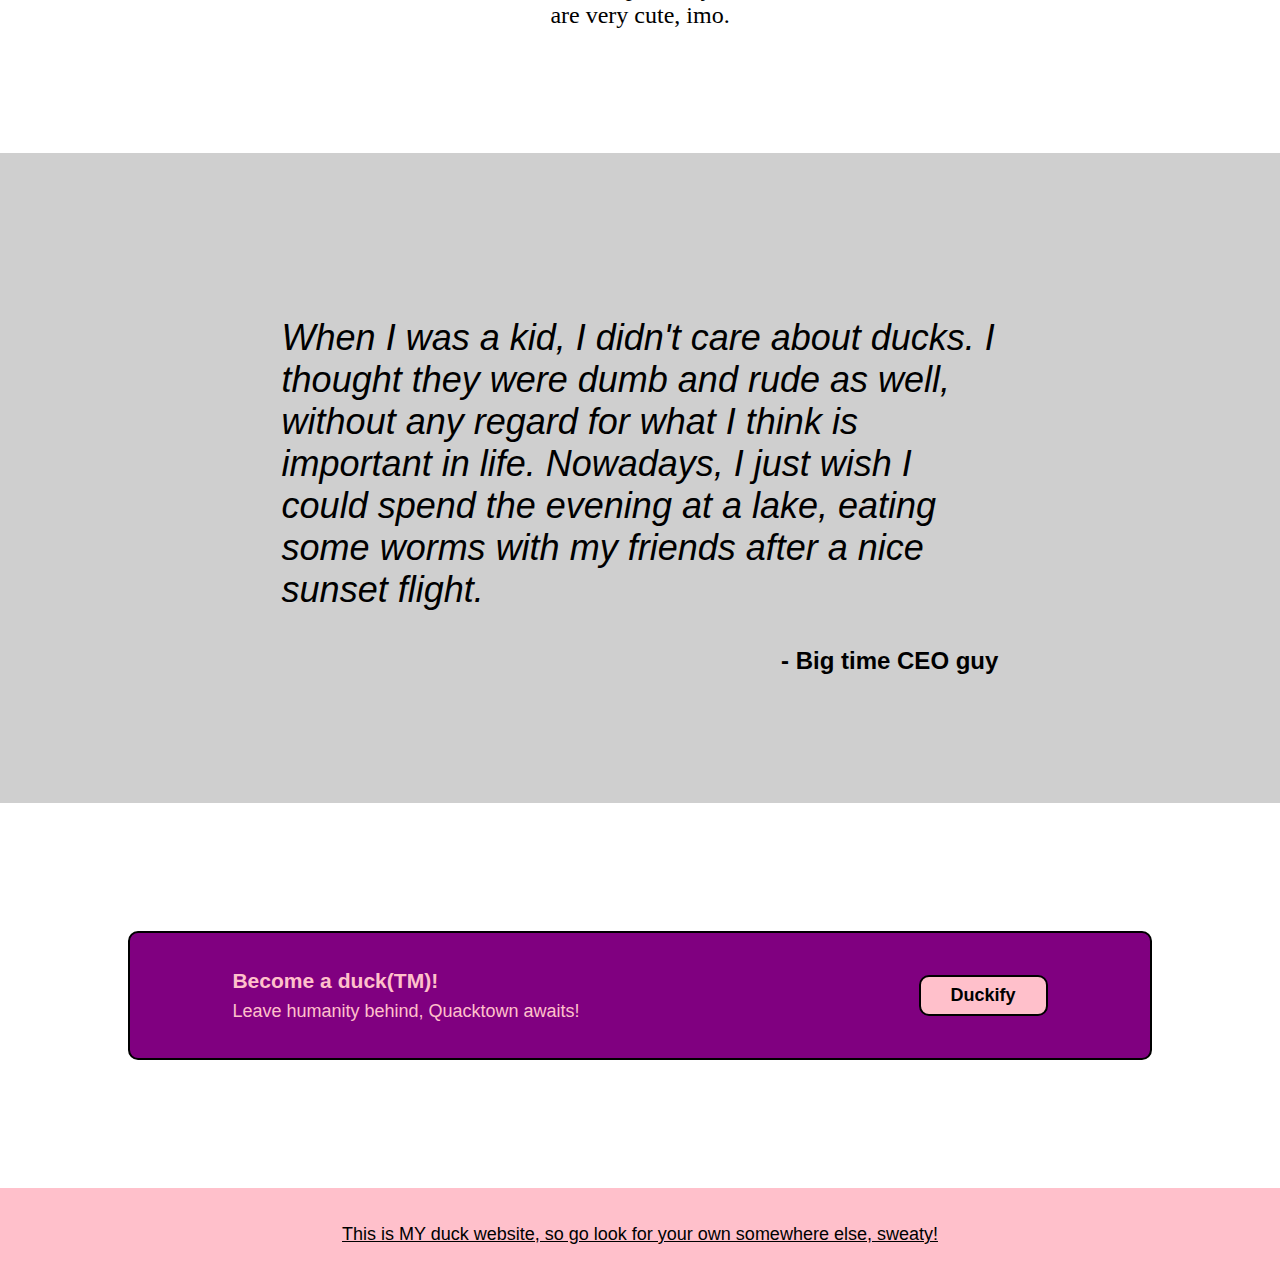
==== commit 9091db26: "Change section 1 text" ====
--- a/index.html
+++ b/index.html
@@ -21,14 +21,15 @@
             <div>
                 <div class="title-text-and-button">
                     <h1>Duck Landing Page</h1>
-                    <p>Lorem ducksum dolor sit amet quacksectetur adipisicing elit. Quackimus facilis praesentium modi duckimus dolore libero quidem. Eius veritatis enim, duckta ea cumque sed odit ipsum libero porro sint error quack!</p>
+                    <!-- <p>Lorem ducksum dolor sit amet quacksectetur adipisicing elit. Quackimus facilis praesentium modi duckimus dolore libero quidem. Eius veritatis enim, duckta ea cumque sed odit ipsum libero porro sint error quack!</p> -->
+                    <p>This is a web page made to showcase my knowledge of duck-related topics. Please take your time to explore and if you don't like what you see, go ahead and have a nice day,  xoxo!</p>
                     <button>Feather up</button>
                 </div>
                 <div class="main-image"><img src="./images/duck.jpg"></div>
             </div>
         </div>
         <div class="section-2">
-            <h2>Ducks are the best!</h2>
+            <h2>Ducks are better than you!</h2>
             <ul>
                 <li>
                     <div class="box"><img src="./images/flying-duck.jpg" alt="flying duck"></div>
@@ -44,7 +45,7 @@
                 </li>
                 <li>
                     <div class="box"><img src="./images/duck-front.jpg" alt="duck"></div>
-                    <p> But, most importantly, ducks are very cute, imo </p>
+                    <p> But, most importantly, ducks are very cute, imo. </p>
                 </li>
             </ul>
         </div>
@@ -58,8 +59,8 @@
         <div class="section-4">
             <div class="bottom-rectangle">
                 <div class="left-text">
-                    <h3>Become a duck!</h3>
-                    <p>Leave humanity behind, quacktown awaits!</p>
+                    <h3>Become a duck(TM)!</h3>
+                    <p>Leave humanity behind, <a href="https://pt.wikipedia.org/wiki/Pato_Branco">Quacktown</a> awaits!</p>
                 </div>
                 <button>Duckify</button>
             </div>
--- a/styles.css
+++ b/styles.css
@@ -93,12 +93,12 @@
     display: flex;
     align-items: center;
     max-width: 47.5%;
-    border: 3px solid black;
 }
 
 .main-image img{
     width: 100%;
     height: auto;
+    border: 3px solid black;
 }
 
 /* ----------------------------------------*/
@@ -159,6 +159,8 @@
     text-align: center;
     box-sizing: border-box;
     height: 20px;
+    font-family: 'Luminari', cursive;
+    font-size: 24px;
 }
 /* ------------------------------------*/
 
@@ -226,10 +228,18 @@
     margin: 0px;
 }
 
+.bottom-rectangle a{
+    color: pink;
+}
+
+
+
 /* ------------------------------------*/
 .footer{
     justify-content: center;
     padding: 2em 10%;
+    text-decoration: underline;
+    text-align: center;
 }
 
 a {
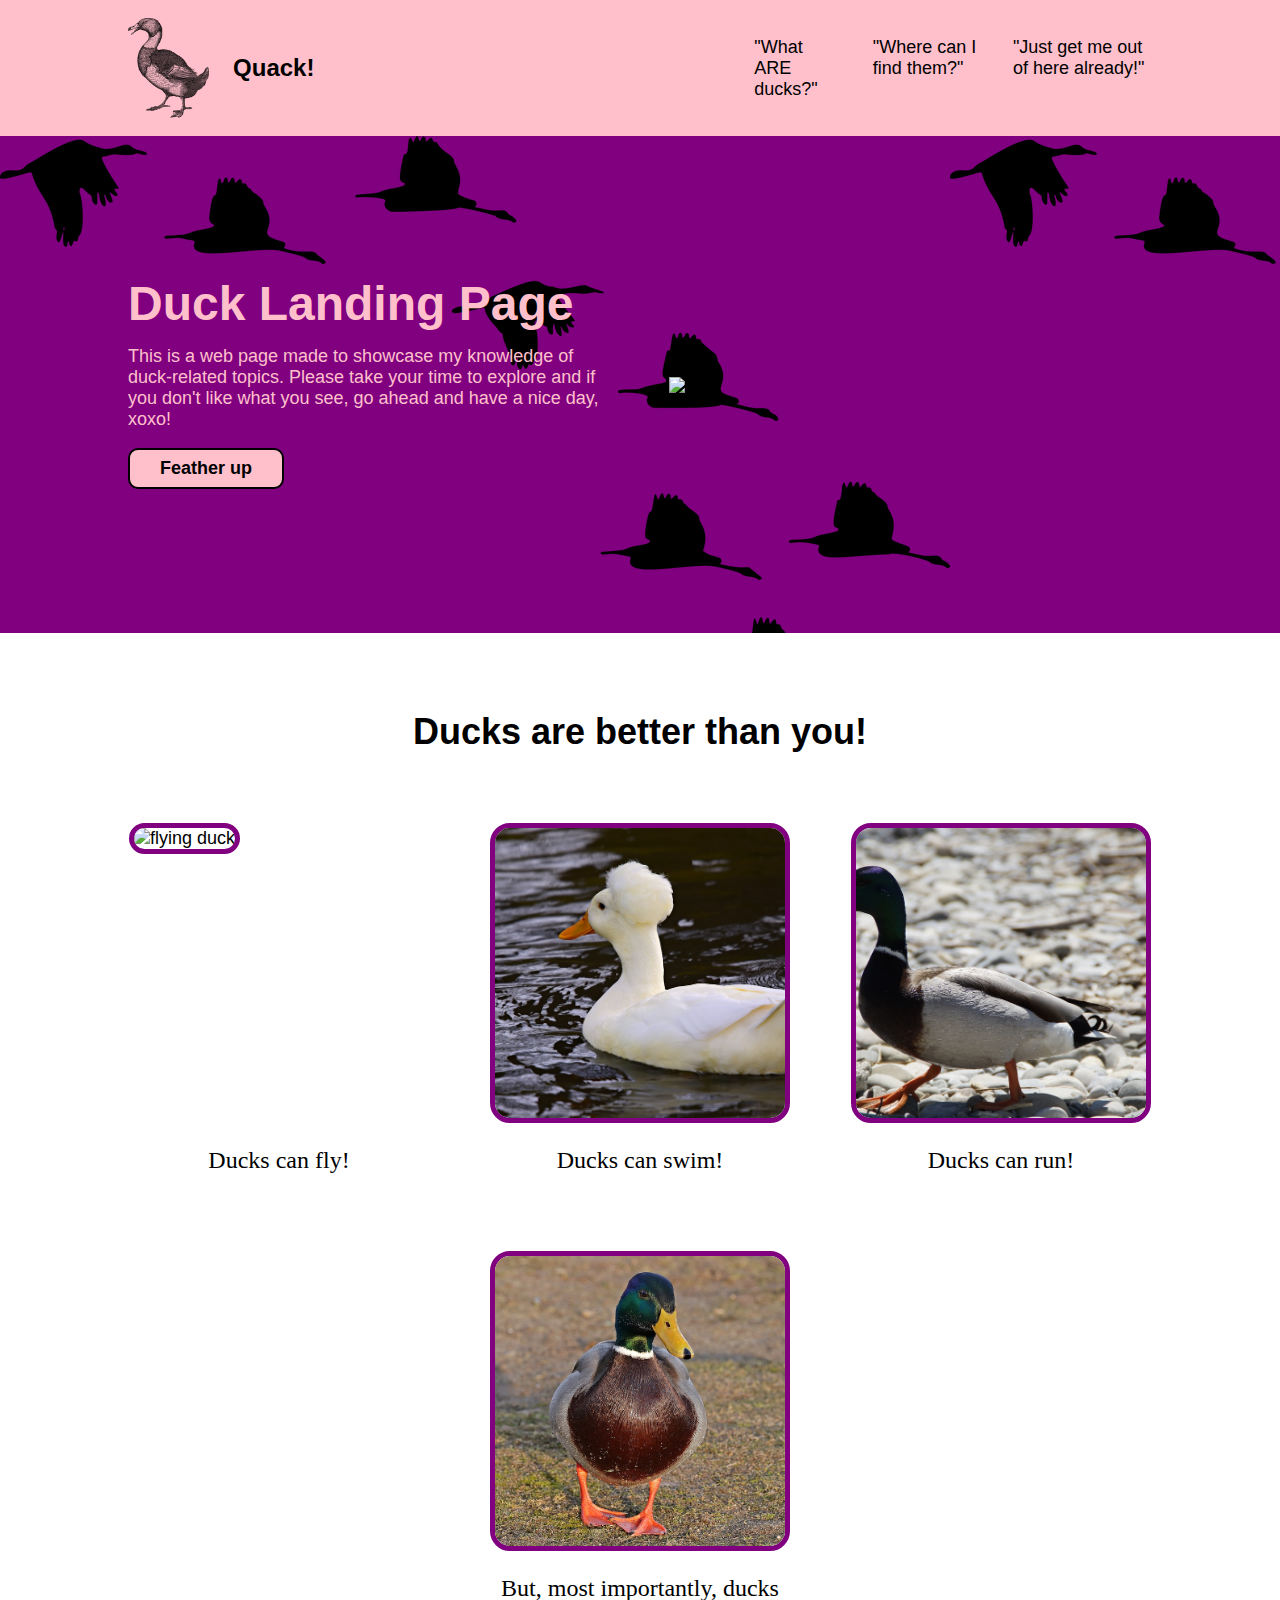
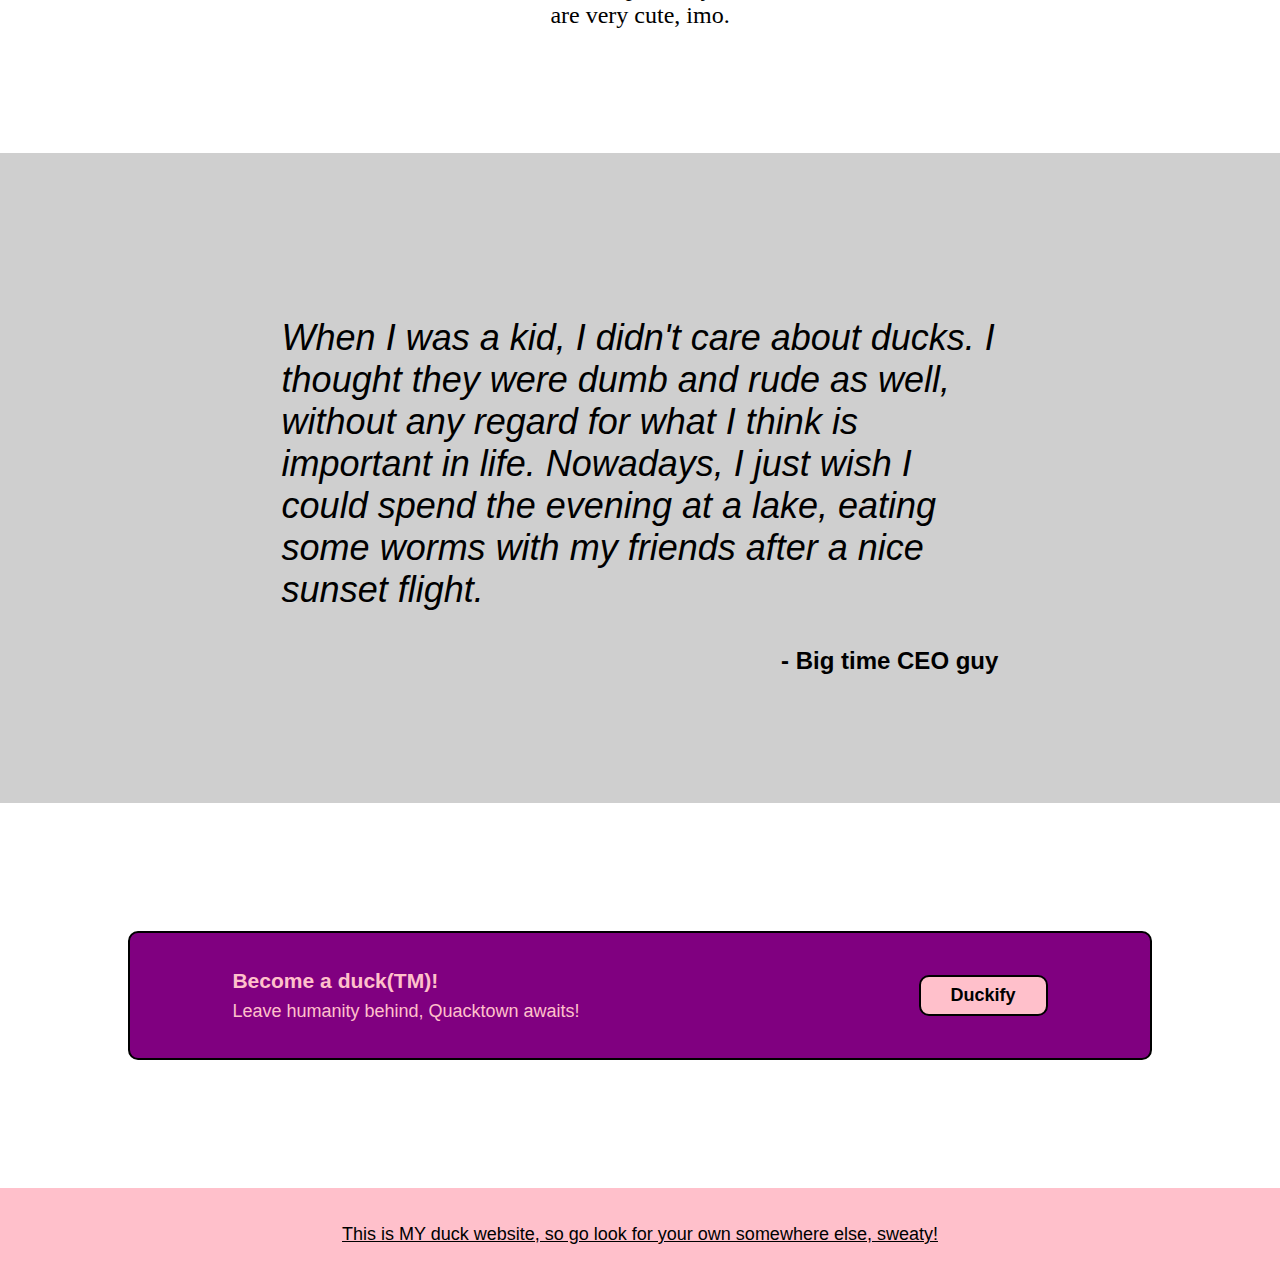
==== commit 2efe09ad: "Change button implementation" ====
--- a/index.html
+++ b/index.html
@@ -12,9 +12,9 @@
                 <p>Quack!</p>
             </a>
             <ul>
-                <li><a href="https://en.wikipedia.org/wiki/Duck" target="_blank">What ARE ducks?</a></li>
-                <li><a href="https://en.wikipedia.org/wiki/Heaven" target="_blank">Where can I find them?</a></li>
-                <li><a href="https://www.youtube.com/watch?v=-Ksj7C0dW18" target="_blank">Just get me out of here already!</a></li>
+                <li><a href="https://en.wikipedia.org/wiki/Duck" target="_blank">"What ARE ducks?"</a></li>
+                <li><a href="https://en.wikipedia.org/wiki/Heaven" target="_blank">"Where can I find them?"</a></li>
+                <li><a href="https://www.youtube.com/watch?v=-Ksj7C0dW18" target="_blank">"Just get me out of here already!"</a></li>
             </ul>
         </div>
         <div class="section-1">
@@ -23,7 +23,7 @@
                     <h1>Duck Landing Page</h1>
                     <!-- <p>Lorem ducksum dolor sit amet quacksectetur adipisicing elit. Quackimus facilis praesentium modi duckimus dolore libero quidem. Eius veritatis enim, duckta ea cumque sed odit ipsum libero porro sint error quack!</p> -->
                     <p>This is a web page made to showcase my knowledge of duck-related topics. Please take your time to explore and if you don't like what you see, go ahead and have a nice day,  xoxo!</p>
-                    <button>Feather up</button>
+                    <a href="./work-in-progress.html" target="_blank" class="link-button">Feather up</a>
                 </div>
                 <div class="main-image"><img src="./images/duck.jpg"></div>
             </div>
@@ -62,7 +62,7 @@
                     <h3>Become a duck(TM)!</h3>
                     <p>Leave humanity behind, <a href="https://pt.wikipedia.org/wiki/Pato_Branco">Quacktown</a> awaits!</p>
                 </div>
-                <button>Duckify</button>
+                <a href="./work-in-progress.html" target="_blank" class="link-button">Duckify</a>
             </div>
         </div>
         <div class="footer">
--- a/styles.css
+++ b/styles.css
@@ -79,7 +79,9 @@
     line-height: 1em;
 }
 
-button{
+.link-button{ 
+    height: auto;
+    width: auto;
     font-size: 18px;
     font-weight: bold;
     background-color: pink;
@@ -228,7 +230,7 @@
     margin: 0px;
 }
 
-.bottom-rectangle a{
+.left-text a{
     color: pink;
 }
 
@@ -245,4 +247,18 @@
 a {
     text-decoration: none;
     color: black;
+    height: 100%;
+    width: 100%;
+}
+
+/* ------------------------------------------------ */
+.work-in-progress{
+    height: 100vh;
+    display: flex;
+    flex-direction: column;
+    justify-content: center;
+    align-items: center;
+    background-color: purple;
+    background-image: url(./images/duck-flock.png);
+    color: pink;
 }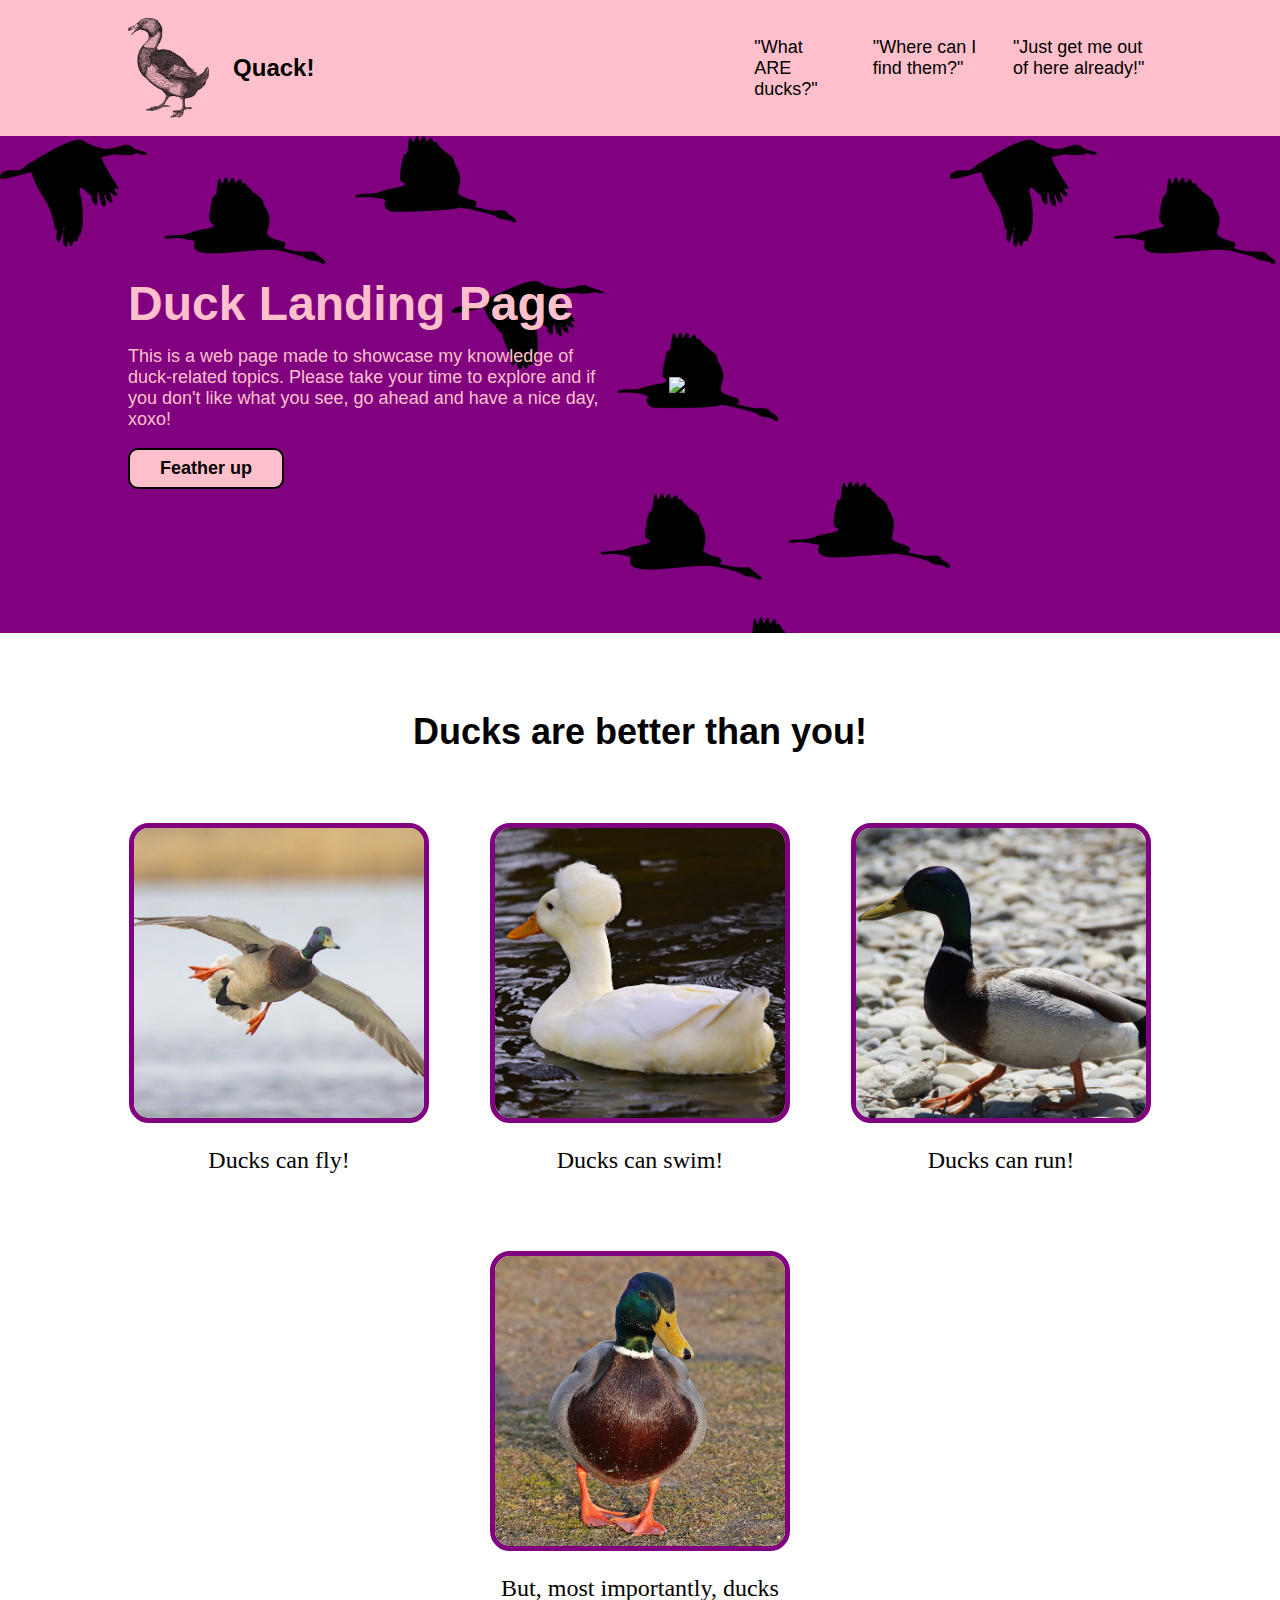
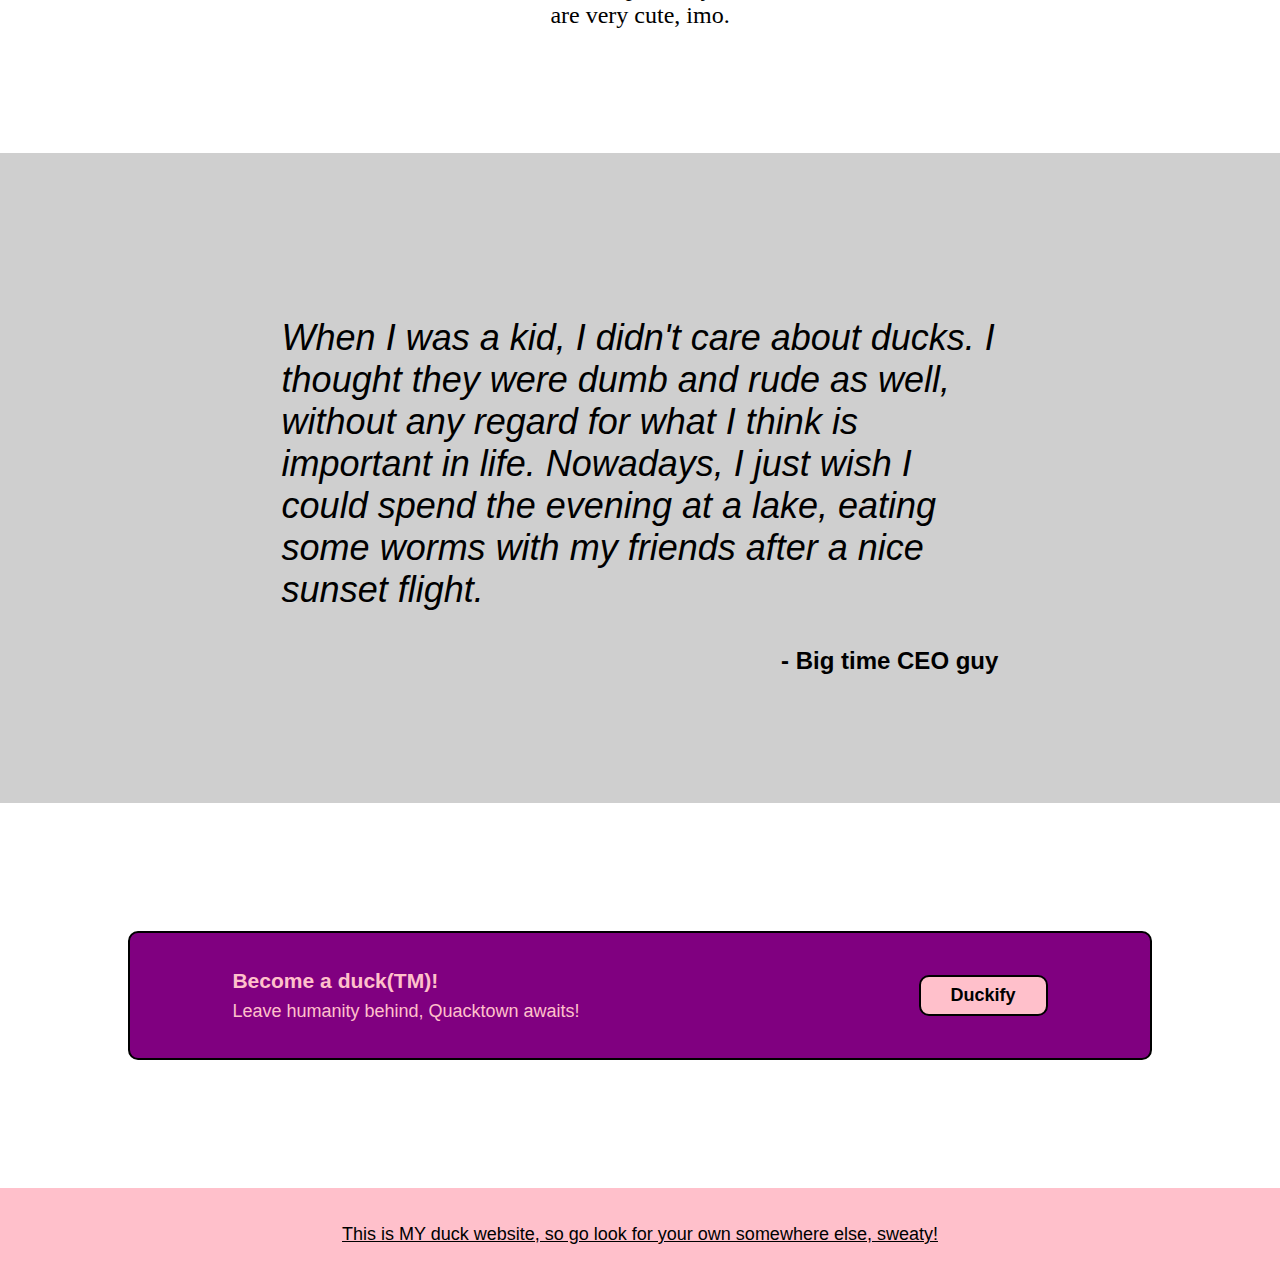
==== commit b857dc13: "Change section 2 images" ====
--- a/index.html
+++ b/index.html
@@ -32,7 +32,7 @@
             <h2>Ducks are better than you!</h2>
             <ul>
                 <li>
-                    <div class="box"><img src="./images/flying-duck.jpg" alt="flying duck"></div>
+                    <div class="box"><img src="./images/flying-duck-3.jpg" alt="flying duck"></div>
                     <p> Ducks can fly! </p>
                 </li>
                 <li>
